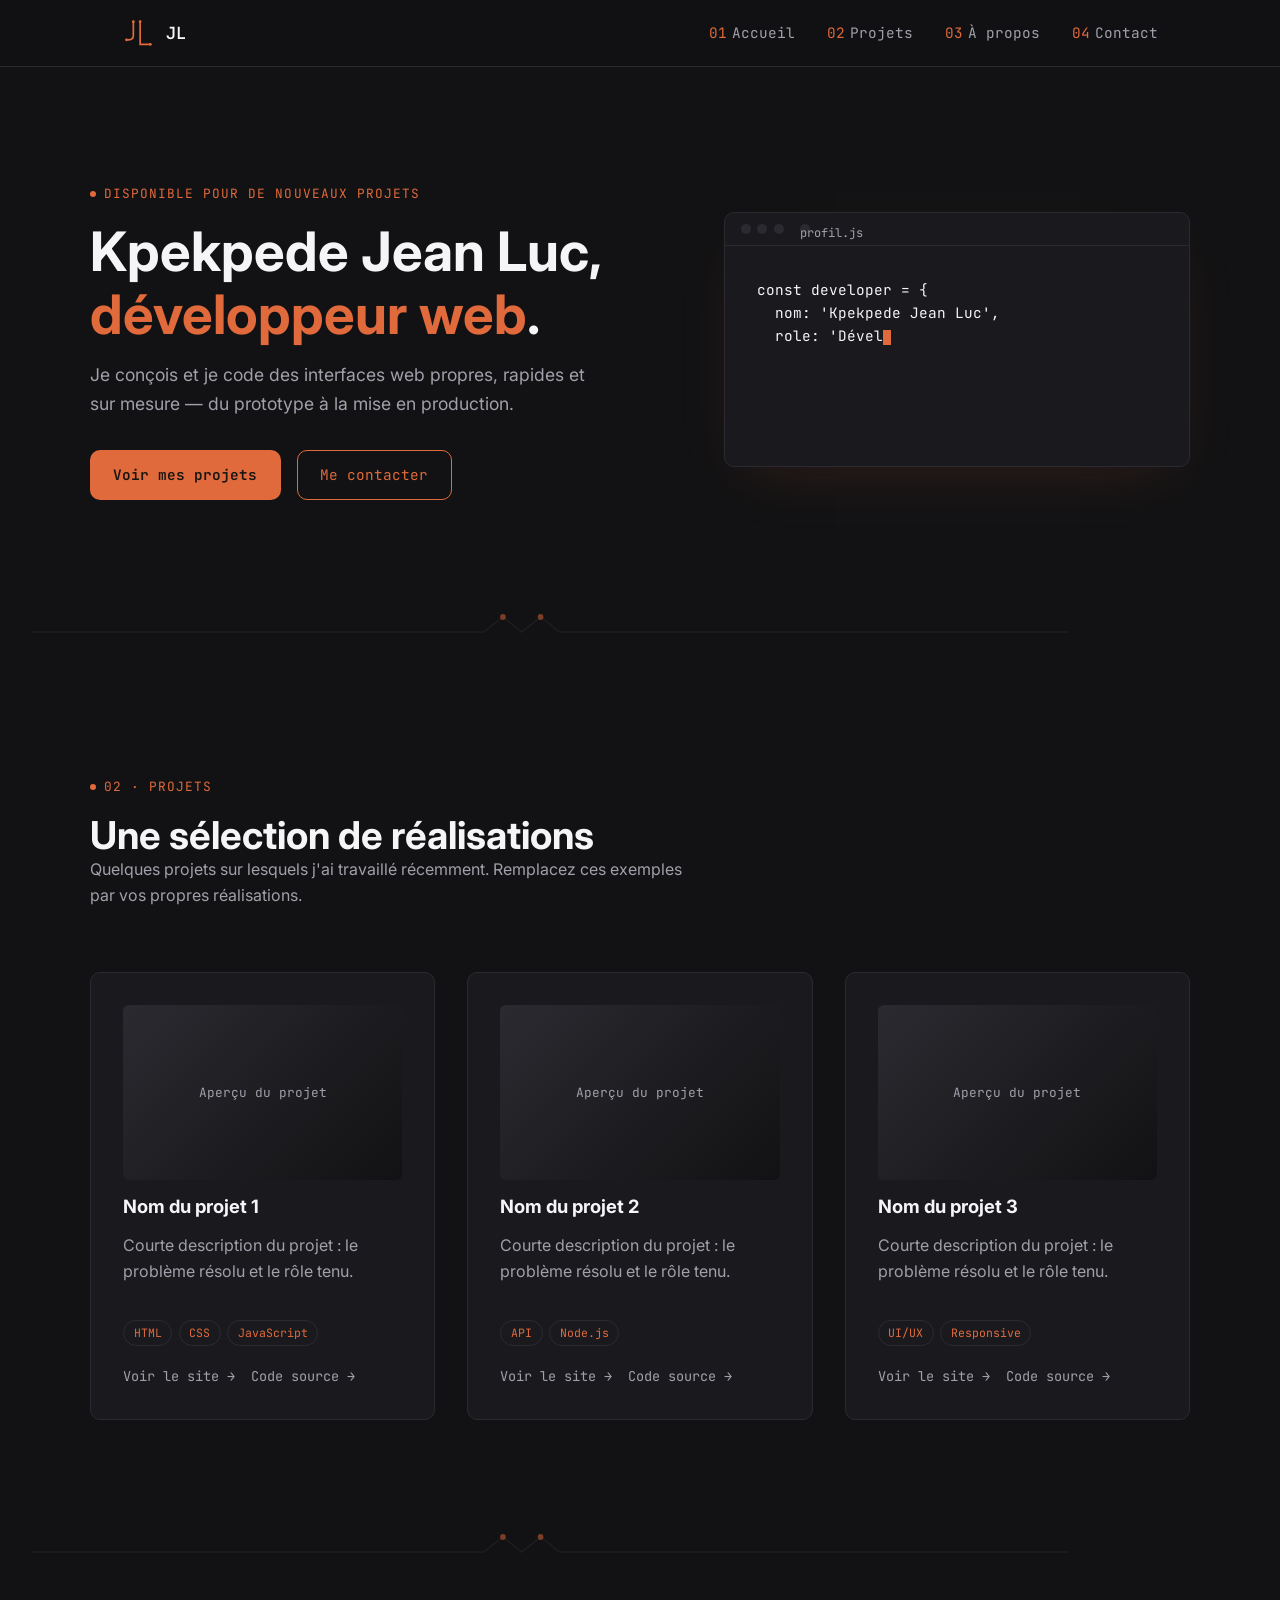
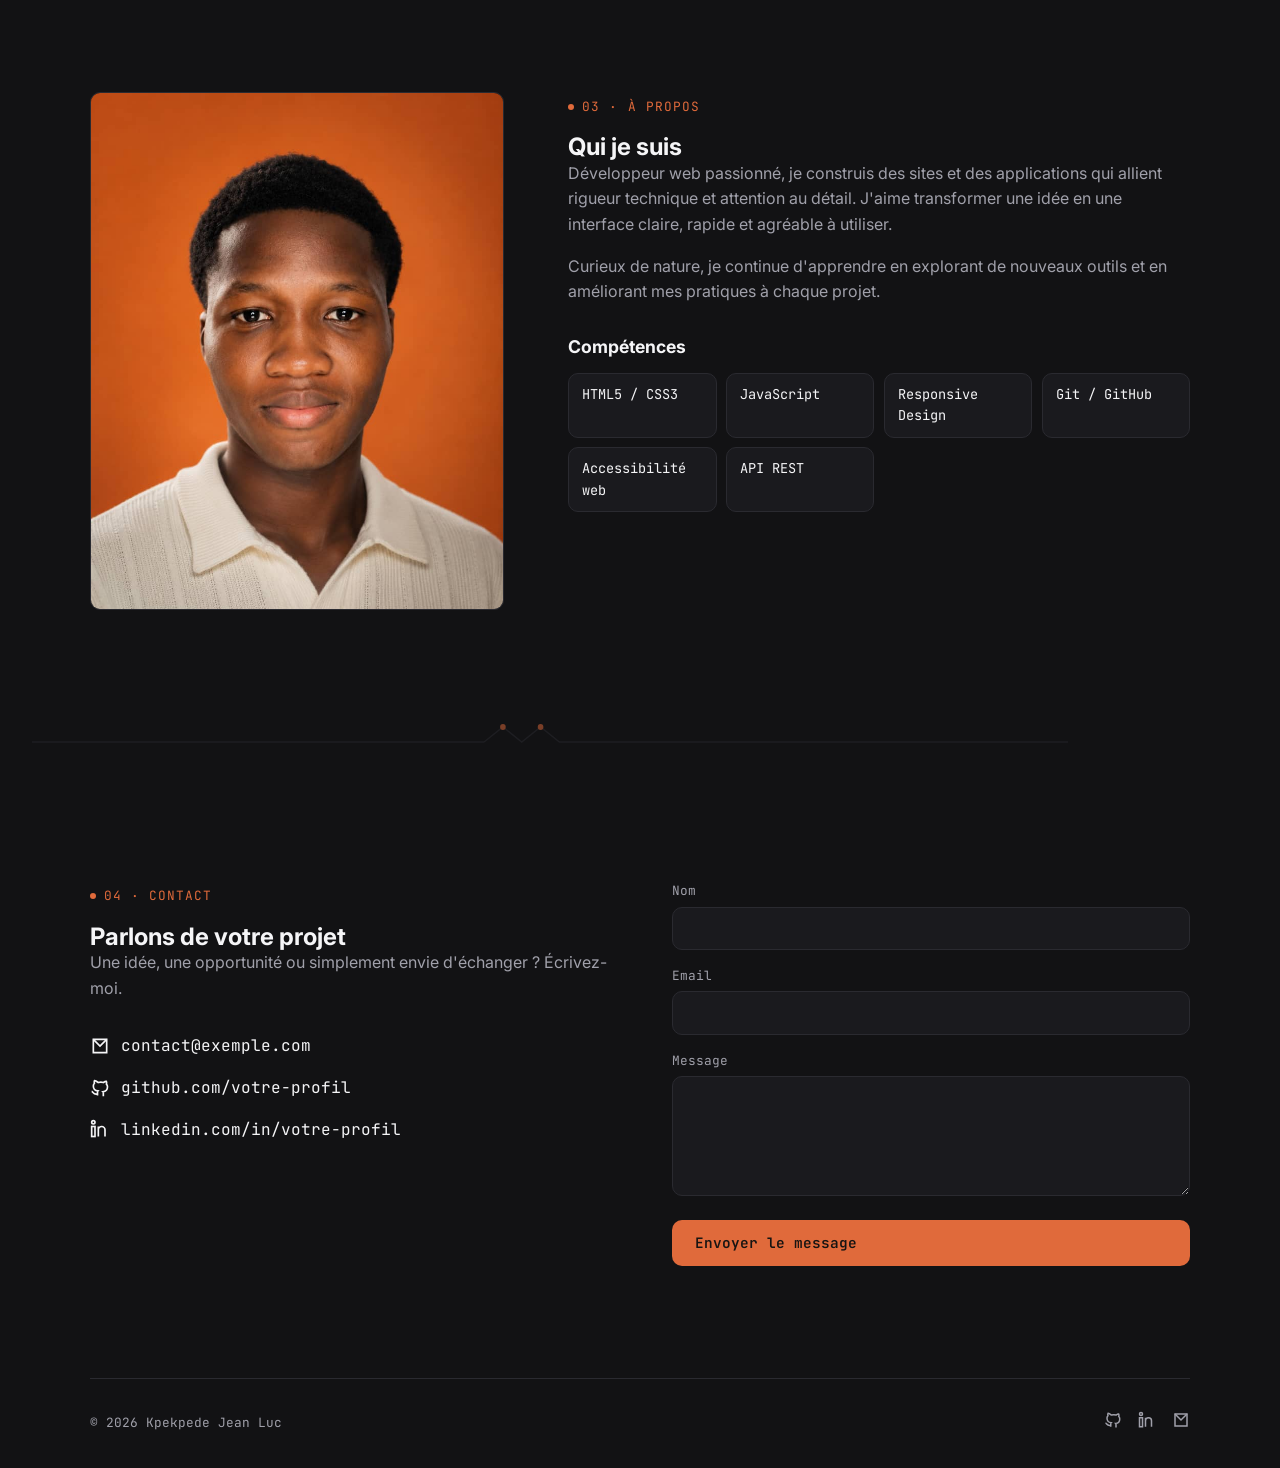
==== index.html @ 42fb9818 "Add files via upload" ====
<!DOCTYPE html>
<html lang="fr">
<head>
<meta charset="UTF-8">
<meta name="viewport" content="width=device-width, initial-scale=1.0">
<title>Kpekpede Jean Luc — Développeur Web</title>
<meta name="description" content="Portfolio de Kpekpede Jean Luc, développeur web. Projets, compétences et contact.">

<link rel="preconnect" href="https://fonts.googleapis.com">
<link rel="preconnect" href="https://fonts.gstatic.com" crossorigin>
<link href="https://fonts.googleapis.com/css2?family=Inter:wght@400;500;600;700&family=JetBrains+Mono:wght@400;500;600&display=swap" rel="stylesheet">

<link rel="stylesheet" href="assets/css/style.css">
</head>
<body>

<header class="site-header">
  <nav class="nav">
    <a href="#accueil" class="logo" aria-label="Kpekpede Jean Luc, retour à l'accueil">
      <svg viewBox="0 0 60 60" fill="none" xmlns="http://www.w3.org/2000/svg" aria-hidden="true">
        <path d="M20 10 V34 Q20 42 12 42 H8" stroke="#E06A3B" stroke-width="3" stroke-linecap="round"/>
        <path d="M32 10 V50 H50" stroke="#E06A3B" stroke-width="3" stroke-linecap="round"/>
        <circle cx="8" cy="42" r="2.5" fill="#E06A3B"/>
        <circle cx="50" cy="50" r="2.5" fill="#E06A3B"/>
        <circle cx="32" cy="10" r="2.5" fill="#E06A3B"/>
        <circle cx="20" cy="10" r="2.5" fill="#E06A3B"/>
      </svg>
      JL
    </a>
    <ul class="nav-links" id="nav-links">
      <li><a href="#accueil" data-index="01">Accueil</a></li>
      <li><a href="#projets" data-index="02">Projets</a></li>
      <li><a href="#apropos" data-index="03">À propos</a></li>
      <li><a href="#contact" data-index="04">Contact</a></li>
    </ul>
    <button class="nav-toggle" id="nav-toggle" aria-expanded="false" aria-controls="nav-links" aria-label="Ouvrir le menu">☰</button>
  </nav>
</header>

<main>

  <!-- ============ ACCUEIL ============ -->
  <section id="accueil" class="section hero container">
    <div class="hero-text">
      <p class="eyebrow">Disponible pour de nouveaux projets</p>
      <h1>Kpekpede Jean Luc,<br><span class="accent">développeur web</span>.</h1>
      <p class="hero-lede">
        Je conçois et je code des interfaces web propres, rapides et sur mesure —
        du prototype à la mise en production.
      </p>
      <div class="hero-cta">
        <a href="#projets" class="btn btn-primary">Voir mes projets</a>
        <a href="#contact" class="btn btn-outline">Me contacter</a>
      </div>
    </div>

    <div class="terminal" role="img" aria-label="Terminal affichant le profil du développeur">
      <div class="terminal-bar">
        <span></span><span></span><span></span>
        <span class="fname">profil.js</span>
      </div>
      <div class="terminal-body" id="terminal-output"></div>
    </div>
  </section>

  <svg class="circuit-divider container" viewBox="0 0 1100 40" preserveAspectRatio="none" aria-hidden="true">
    <path class="line" d="M0 20 H480 M620 20 H1100 M480 20 L500 5 L520 20 L540 5 L560 20 L580 20 L620 20" />
    <circle class="node" cx="500" cy="5" r="3"/>
    <circle class="node" cx="540" cy="5" r="3"/>
  </svg>

  <!-- ============ PROJETS ============ -->
  <section id="projets" class="section container">
    <div class="section-head">
      <p class="eyebrow">02 · Projets</p>
      <h2>Une sélection de réalisations</h2>
      <p>Quelques projets sur lesquels j'ai travaillé récemment. Remplacez ces exemples par vos propres réalisations.</p>
    </div>

    <div class="projects-grid">

      <article class="project-card">
        <div class="project-thumb">Aperçu du projet</div>
        <h3>Nom du projet 1</h3>
        <p>Courte description du projet&nbsp;: le problème résolu et le rôle tenu.</p>
        <div class="project-tags">
          <span class="tag">HTML</span>
          <span class="tag">CSS</span>
          <span class="tag">JavaScript</span>
        </div>
        <div class="project-links">
          <a href="#">Voir le site →</a>
          <a href="#">Code source →</a>
        </div>
      </article>

      <article class="project-card">
        <div class="project-thumb">Aperçu du projet</div>
        <h3>Nom du projet 2</h3>
        <p>Courte description du projet&nbsp;: le problème résolu et le rôle tenu.</p>
        <div class="project-tags">
          <span class="tag">API</span>
          <span class="tag">Node.js</span>
        </div>
        <div class="project-links">
          <a href="#">Voir le site →</a>
          <a href="#">Code source →</a>
        </div>
      </article>

      <article class="project-card">
        <div class="project-thumb">Aperçu du projet</div>
        <h3>Nom du projet 3</h3>
        <p>Courte description du projet&nbsp;: le problème résolu et le rôle tenu.</p>
        <div class="project-tags">
          <span class="tag">UI/UX</span>
          <span class="tag">Responsive</span>
        </div>
        <div class="project-links">
          <a href="#">Voir le site →</a>
          <a href="#">Code source →</a>
        </div>
      </article>

    </div>
  </section>

  <svg class="circuit-divider container" viewBox="0 0 1100 40" preserveAspectRatio="none" aria-hidden="true">
    <path class="line" d="M0 20 H480 M620 20 H1100 M480 20 L500 5 L520 20 L540 5 L560 20 L580 20 L620 20" />
    <circle class="node" cx="500" cy="5" r="3"/>
    <circle class="node" cx="540" cy="5" r="3"/>
  </svg>

  <!-- ============ À PROPOS ============ -->
  <section id="apropos" class="section container">
    <div class="about-grid">
      <div class="about-photo">
        <img src="assets/images/jean-luc-kpekpede.jpg" alt="Portrait de Kpekpede Jean Luc, développeur web">
      </div>

      <div>
        <p class="eyebrow">03 · À propos</p>
        <h2>Qui je suis</h2>
        <p>
          Développeur web passionné, je construis des sites et des applications qui allient
          rigueur technique et attention au détail. J'aime transformer une idée en une interface
          claire, rapide et agréable à utiliser.
        </p>
        <p>
          Curieux de nature, je continue d'apprendre en explorant de nouveaux outils
          et en améliorant mes pratiques à chaque projet.
        </p>

        <h3 style="margin-top: 2rem; font-size: 1.1rem;">Compétences</h3>
        <ul class="skills-list">
          <li>HTML5 / CSS3</li>
          <li>JavaScript</li>
          <li>Responsive Design</li>
          <li>Git / GitHub</li>
          <li>Accessibilité web</li>
          <li>API REST</li>
        </ul>
      </div>
    </div>
  </section>

  <svg class="circuit-divider container" viewBox="0 0 1100 40" preserveAspectRatio="none" aria-hidden="true">
    <path class="line" d="M0 20 H480 M620 20 H1100 M480 20 L500 5 L520 20 L540 5 L560 20 L580 20 L620 20" />
    <circle class="node" cx="500" cy="5" r="3"/>
    <circle class="node" cx="540" cy="5" r="3"/>
  </svg>

  <!-- ============ CONTACT ============ -->
  <section id="contact" class="section container">
    <div class="contact-grid">
      <div>
        <p class="eyebrow">04 · Contact</p>
        <h2>Parlons de votre projet</h2>
        <p>Une idée, une opportunité ou simplement envie d'échanger&nbsp;? Écrivez-moi.</p>

        <ul class="contact-links">
          <li>
            <a href="mailto:contact@exemple.com">
              <svg viewBox="0 0 24 24" fill="none" stroke-width="2"><path d="M4 4h16v16H4z"/><path d="m4 4 8 8 8-8"/></svg>
              contact@exemple.com
            </a>
          </li>
          <li>
            <a href="https://github.com/" target="_blank" rel="noopener">
              <svg viewBox="0 0 24 24" fill="none" stroke-width="2"><path d="M9 19c-5 1.5-5-2.5-7-3m14 6v-3.5c0-1 .1-1.4-.5-2 2.8-.3 5.5-1.4 5.5-6a4.6 4.6 0 0 0-1.3-3.2 4.2 4.2 0 0 0-.1-3.2s-1.1-.3-3.5 1.3a12.3 12.3 0 0 0-6.2 0C6.5 2.8 5.4 3.1 5.4 3.1a4.2 4.2 0 0 0-.1 3.2A4.6 4.6 0 0 0 4 9.5c0 4.6 2.7 5.7 5.5 6-.6.6-.6 1.2-.5 2V21"/></svg>
              github.com/votre-profil
            </a>
          </li>
          <li>
            <a href="https://linkedin.com/" target="_blank" rel="noopener">
              <svg viewBox="0 0 24 24" fill="none" stroke-width="2"><rect x="2" y="9" width="4" height="12"/><circle cx="4" cy="4" r="2"/><path d="M10 9v12M10 13a4 4 0 0 1 8 0v8"/></svg>
              linkedin.com/in/votre-profil
            </a>
          </li>
        </ul>
      </div>

      <form class="contact-form" action="mailto:contact@exemple.com" method="post" enctype="text/plain">
        <div class="field">
          <label for="name">Nom</label>
          <input type="text" id="name" name="name" required>
        </div>
        <div class="field">
          <label for="email">Email</label>
          <input type="email" id="email" name="email" required>
        </div>
        <div class="field">
          <label for="message">Message</label>
          <textarea id="message" name="message" required></textarea>
        </div>
        <button type="submit" class="btn btn-primary">Envoyer le message</button>
      </form>
    </div>
  </section>

</main>

<footer class="site-footer container">
  <span>© <span id="year"></span> Kpekpede Jean Luc</span>
  <ul class="footer-social">
    <li><a href="https://github.com/" target="_blank" rel="noopener" aria-label="GitHub">
      <svg viewBox="0 0 24 24" fill="none" stroke="currentColor" stroke-width="2"><path d="M9 19c-5 1.5-5-2.5-7-3m14 6v-3.5c0-1 .1-1.4-.5-2 2.8-.3 5.5-1.4 5.5-6a4.6 4.6 0 0 0-1.3-3.2 4.2 4.2 0 0 0-.1-3.2s-1.1-.3-3.5 1.3a12.3 12.3 0 0 0-6.2 0C6.5 2.8 5.4 3.1 5.4 3.1a4.2 4.2 0 0 0-.1 3.2A4.6 4.6 0 0 0 4 9.5c0 4.6 2.7 5.7 5.5 6-.6.6-.6 1.2-.5 2V21"/></svg>
    </a></li>
    <li><a href="https://linkedin.com/" target="_blank" rel="noopener" aria-label="LinkedIn">
      <svg viewBox="0 0 24 24" fill="none" stroke="currentColor" stroke-width="2"><rect x="2" y="9" width="4" height="12"/><circle cx="4" cy="4" r="2"/><path d="M10 9v12M10 13a4 4 0 0 1 8 0v8"/></svg>
    </a></li>
    <li><a href="mailto:contact@exemple.com" aria-label="Email">
      <svg viewBox="0 0 24 24" fill="none" stroke="currentColor" stroke-width="2"><path d="M4 4h16v16H4z"/><path d="m4 4 8 8 8-8"/></svg>
    </a></li>
  </ul>
</footer>

<script src="assets/js/main.js"></script>
</body>
</html>
---- assets/css/style.css ----
/* ==========================================================================
   TOKENS — Charte graphique Kpekpede Jean Luc
   ========================================================================== */
:root {
  /* Couleurs */
  --color-primary: #E06A3B;      /* Terracotta Orange */
  --color-primary-dim: #b6552e;
  --color-bg: #121214;           /* Anthracite Dark */
  --color-surface: #1A1A1E;      /* Anthracite Dark Gray */
  --color-text: #F5F5F7;         /* Off-White */
  --color-text-muted: #A0A0AA;   /* Light Gray */
  --color-border: #2A2A30;       /* Border */

  /* Typographies */
  --font-heading: 'Inter', -apple-system, BlinkMacSystemFont, sans-serif;
  --font-body: 'Inter', -apple-system, BlinkMacSystemFont, sans-serif;
  --font-mono: 'JetBrains Mono', 'Courier New', monospace;

  /* Échelle d'espacement */
  --space-xs: 0.5rem;
  --space-sm: 1rem;
  --space-md: 2rem;
  --space-lg: 4rem;
  --space-xl: 7rem;

  /* Rayon / transitions */
  --radius: 10px;
  --transition: 0.25s ease;
}

/* ==========================================================================
   RESET & BASE
   ========================================================================== */
*, *::before, *::after { box-sizing: border-box; }

html { scroll-behavior: smooth; }

@media (prefers-reduced-motion: reduce) {
  html { scroll-behavior: auto; }
  *, *::before, *::after {
    animation-duration: 0.001ms !important;
    animation-iteration-count: 1 !important;
    transition-duration: 0.001ms !important;
  }
}

body {
  margin: 0;
  background: var(--color-bg);
  color: var(--color-text);
  font-family: var(--font-body);
  line-height: 1.6;
  -webkit-font-smoothing: antialiased;
}

h1, h2, h3 {
  font-family: var(--font-heading);
  font-weight: 700;
  line-height: 1.15;
  margin: 0;
}

p { margin: 0 0 var(--space-sm) 0; color: var(--color-text-muted); }

a { color: inherit; text-decoration: none; }

img { max-width: 100%; display: block; }

.container {
  width: 100%;
  max-width: 1100px;
  margin: 0 auto;
  padding: 0 var(--space-md);
}

.eyebrow {
  font-family: var(--font-mono);
  font-size: 0.8rem;
  letter-spacing: 0.08em;
  text-transform: uppercase;
  color: var(--color-primary);
  display: inline-flex;
  align-items: center;
  gap: var(--space-xs);
  margin-bottom: var(--space-sm);
}

.eyebrow::before {
  content: '';
  width: 6px;
  height: 6px;
  border-radius: 50%;
  background: var(--color-primary);
}

/* Focus visible clavier */
a:focus-visible,
button:focus-visible,
input:focus-visible,
textarea:focus-visible {
  outline: 2px solid var(--color-primary);
  outline-offset: 3px;
}

/* ==========================================================================
   NAVIGATION
   ========================================================================== */
.site-header {
  position: sticky;
  top: 0;
  z-index: 100;
  background: rgba(18, 18, 20, 0.85);
  backdrop-filter: blur(8px);
  border-bottom: 1px solid var(--color-border);
}

.nav {
  display: flex;
  align-items: center;
  justify-content: space-between;
  padding: var(--space-sm) var(--space-md);
  max-width: 1100px;
  margin: 0 auto;
}

.logo {
  display: flex;
  align-items: center;
  gap: 0.6rem;
  font-family: var(--font-mono);
  font-weight: 600;
  font-size: 1.05rem;
}

.logo svg { width: 34px; height: 34px; }

.nav-links {
  display: flex;
  gap: var(--space-md);
  list-style: none;
  margin: 0;
  padding: 0;
  font-family: var(--font-mono);
  font-size: 0.9rem;
}

.nav-links a {
  color: var(--color-text-muted);
  transition: color var(--transition);
  position: relative;
}

.nav-links a:hover,
.nav-links a:focus-visible {
  color: var(--color-text);
}

.nav-links a::before {
  content: attr(data-index);
  color: var(--color-primary);
  margin-right: 0.35em;
}

.nav-toggle {
  display: none;
  background: none;
  border: 1px solid var(--color-border);
  border-radius: var(--radius);
  color: var(--color-text);
  padding: 0.4rem 0.6rem;
  font-size: 1rem;
}

/* ==========================================================================
   HERO — Accueil
   ========================================================================== */
.hero {
  padding: var(--space-xl) 0 var(--space-lg);
  display: grid;
  grid-template-columns: 1.1fr 0.9fr;
  gap: var(--space-lg);
  align-items: center;
}

.hero h1 {
  font-size: clamp(2.2rem, 5vw, 3.4rem);
  margin-bottom: var(--space-sm);
}

.hero h1 .accent { color: var(--color-primary); }

.hero-lede {
  font-size: 1.1rem;
  max-width: 46ch;
}

.hero-cta {
  display: flex;
  gap: var(--space-sm);
  margin-top: var(--space-md);
  flex-wrap: wrap;
}

.btn {
  font-family: var(--font-mono);
  font-size: 0.9rem;
  padding: 0.8rem 1.4rem;
  border-radius: var(--radius);
  border: 1px solid transparent;
  cursor: pointer;
  transition: transform var(--transition), background var(--transition), border-color var(--transition), color var(--transition);
  display: inline-flex;
  align-items: center;
  gap: 0.5rem;
}

.btn-primary {
  background: var(--color-primary);
  color: #171412;
  font-weight: 600;
}

.btn-primary:hover { background: var(--color-primary-dim); transform: translateY(-2px); }

.btn-outline {
  background: transparent;
  border-color: var(--color-primary);
  color: var(--color-primary);
}

.btn-outline:hover {
  background: var(--color-primary);
  color: #171412;
  transform: translateY(-2px);
}

/* Terminal — élément signature */
.terminal {
  background: var(--color-surface);
  border: 1px solid var(--color-border);
  border-radius: var(--radius);
  overflow: hidden;
  box-shadow: 0 20px 60px -20px rgba(224, 106, 59, 0.15);
}

.terminal-bar {
  display: flex;
  align-items: center;
  gap: 0.4rem;
  padding: 0.7rem 1rem;
  border-bottom: 1px solid var(--color-border);
}

.terminal-bar span {
  width: 10px;
  height: 10px;
  border-radius: 50%;
  background: var(--color-border);
}

.terminal-bar .fname {
  margin-left: 0.6rem;
  font-family: var(--font-mono);
  font-size: 0.75rem;
  color: var(--color-text-muted);
}

.terminal-body {
  padding: var(--space-md);
  font-family: var(--font-mono);
  font-size: 0.9rem;
  min-height: 220px;
  white-space: pre-wrap;
}

.terminal-body .key { color: var(--color-primary); }
.terminal-body .str { color: #c9d6a8; }
.terminal-body .muted { color: var(--color-text-muted); }

.cursor {
  display: inline-block;
  width: 8px;
  height: 1.1em;
  background: var(--color-primary);
  vertical-align: text-bottom;
  animation: blink 1s steps(1) infinite;
}

@keyframes blink { 50% { opacity: 0; } }

/* ==========================================================================
   SECTION DIVIDER — motif circuit (clin d'œil au logo)
   ========================================================================== */
.circuit-divider {
  height: 40px;
  width: 100%;
  opacity: 0.5;
}

.circuit-divider .line { stroke: var(--color-border); stroke-width: 1.5; fill: none; }
.circuit-divider .node { fill: var(--color-primary); }

/* ==========================================================================
   SECTIONS génériques
   ========================================================================== */
.section {
  padding: var(--space-xl) 0;
}

.section-head {
  max-width: 60ch;
  margin-bottom: var(--space-lg);
}

.section-head h2 { font-size: clamp(1.7rem, 3.5vw, 2.4rem); }

/* ==========================================================================
   PROJETS
   ========================================================================== */
.projects-grid {
  display: grid;
  grid-template-columns: repeat(auto-fit, minmax(280px, 1fr));
  gap: var(--space-md);
}

.project-card {
  background: var(--color-surface);
  border: 1px solid var(--color-border);
  border-radius: var(--radius);
  padding: var(--space-md);
  transition: border-color var(--transition), transform var(--transition);
  display: flex;
  flex-direction: column;
  gap: var(--space-sm);
}

.project-card:hover {
  border-color: var(--color-primary);
  transform: translateY(-4px);
}

.project-thumb {
  width: 100%;
  aspect-ratio: 16/10;
  border-radius: calc(var(--radius) - 4px);
  background: linear-gradient(135deg, var(--color-border), var(--color-bg));
  display: flex;
  align-items: center;
  justify-content: center;
  font-family: var(--font-mono);
  color: var(--color-text-muted);
  font-size: 0.8rem;
  overflow: hidden;
}

.project-thumb img { width: 100%; height: 100%; object-fit: cover; }

.project-card h3 { font-size: 1.15rem; }

.project-tags {
  display: flex;
  flex-wrap: wrap;
  gap: 0.4rem;
  margin: 0.2rem 0;
}

.tag {
  font-family: var(--font-mono);
  font-size: 0.72rem;
  color: var(--color-primary);
  border: 1px solid var(--color-border);
  border-radius: 999px;
  padding: 0.2rem 0.6rem;
}

.project-links {
  display: flex;
  gap: var(--space-sm);
  margin-top: auto;
  font-family: var(--font-mono);
  font-size: 0.85rem;
}

.project-links a {
  color: var(--color-text-muted);
  transition: color var(--transition);
}

.project-links a:hover { color: var(--color-primary); }

/* ==========================================================================
   À PROPOS
   ========================================================================== */
.about-grid {
  display: grid;
  grid-template-columns: 0.8fr 1.2fr;
  gap: var(--space-lg);
  align-items: start;
}

.about-photo {
  border-radius: var(--radius);
  overflow: hidden;
  border: 1px solid var(--color-border);
  aspect-ratio: 4/5;
}

.about-photo img { width: 100%; height: 100%; object-fit: cover; }

.skills-list {
  list-style: none;
  padding: 0;
  margin: var(--space-sm) 0 0;
  display: grid;
  grid-template-columns: repeat(auto-fill, minmax(140px, 1fr));
  gap: 0.6rem;
}

.skills-list li {
  font-family: var(--font-mono);
  font-size: 0.85rem;
  background: var(--color-surface);
  border: 1px solid var(--color-border);
  border-radius: var(--radius);
  padding: 0.6rem 0.8rem;
}

/* ==========================================================================
   CONTACT
   ========================================================================== */
.contact-grid {
  display: grid;
  grid-template-columns: 1fr 1fr;
  gap: var(--space-lg);
}

.contact-links {
  list-style: none;
  padding: 0;
  margin: var(--space-md) 0 0;
  display: flex;
  flex-direction: column;
  gap: var(--space-sm);
}

.contact-links a {
  display: flex;
  align-items: center;
  gap: 0.7rem;
  font-family: var(--font-mono);
  color: var(--color-text);
  transition: color var(--transition);
}

.contact-links a:hover { color: var(--color-primary); }

.contact-links svg { width: 20px; height: 20px; stroke: currentColor; }

form.contact-form {
  display: flex;
  flex-direction: column;
  gap: var(--space-sm);
}

.field label {
  display: block;
  font-family: var(--font-mono);
  font-size: 0.8rem;
  color: var(--color-text-muted);
  margin-bottom: 0.3rem;
}

.field input,
.field textarea {
  width: 100%;
  background: var(--color-surface);
  border: 1px solid var(--color-border);
  border-radius: var(--radius);
  color: var(--color-text);
  padding: 0.7rem 0.9rem;
  font-family: var(--font-body);
  font-size: 0.95rem;
  transition: border-color var(--transition);
}

.field input:focus,
.field textarea:focus {
  border-color: var(--color-primary);
  outline: none;
}

.field textarea { resize: vertical; min-height: 120px; }

/* ==========================================================================
   FOOTER
   ========================================================================== */
.site-footer {
  border-top: 1px solid var(--color-border);
  padding: var(--space-md) 0;
  font-family: var(--font-mono);
  font-size: 0.8rem;
  color: var(--color-text-muted);
  display: flex;
  justify-content: space-between;
  align-items: center;
  flex-wrap: wrap;
  gap: var(--space-sm);
}

.footer-social {
  display: flex;
  gap: var(--space-sm);
  list-style: none;
  margin: 0;
  padding: 0;
}

.footer-social a { color: var(--color-text-muted); transition: color var(--transition); }
.footer-social a:hover { color: var(--color-primary); }
.footer-social svg { width: 18px; height: 18px; }

/* ==========================================================================
   RESPONSIVE
   ========================================================================== */
@media (max-width: 860px) {
  .hero,
  .about-grid,
  .contact-grid {
    grid-template-columns: 1fr;
  }

  .about-photo { max-width: 260px; }
}

@media (max-width: 640px) {
  .nav-toggle { display: inline-flex; }

  .nav-links {
    position: absolute;
    top: 100%;
    left: 0;
    right: 0;
    background: var(--color-bg);
    border-bottom: 1px solid var(--color-border);
    flex-direction: column;
    padding: var(--space-sm) var(--space-md);
    display: none;
    gap: var(--space-sm);
  }

  .nav-links.open { display: flex; }

  .hero { padding-top: var(--space-lg); }
}
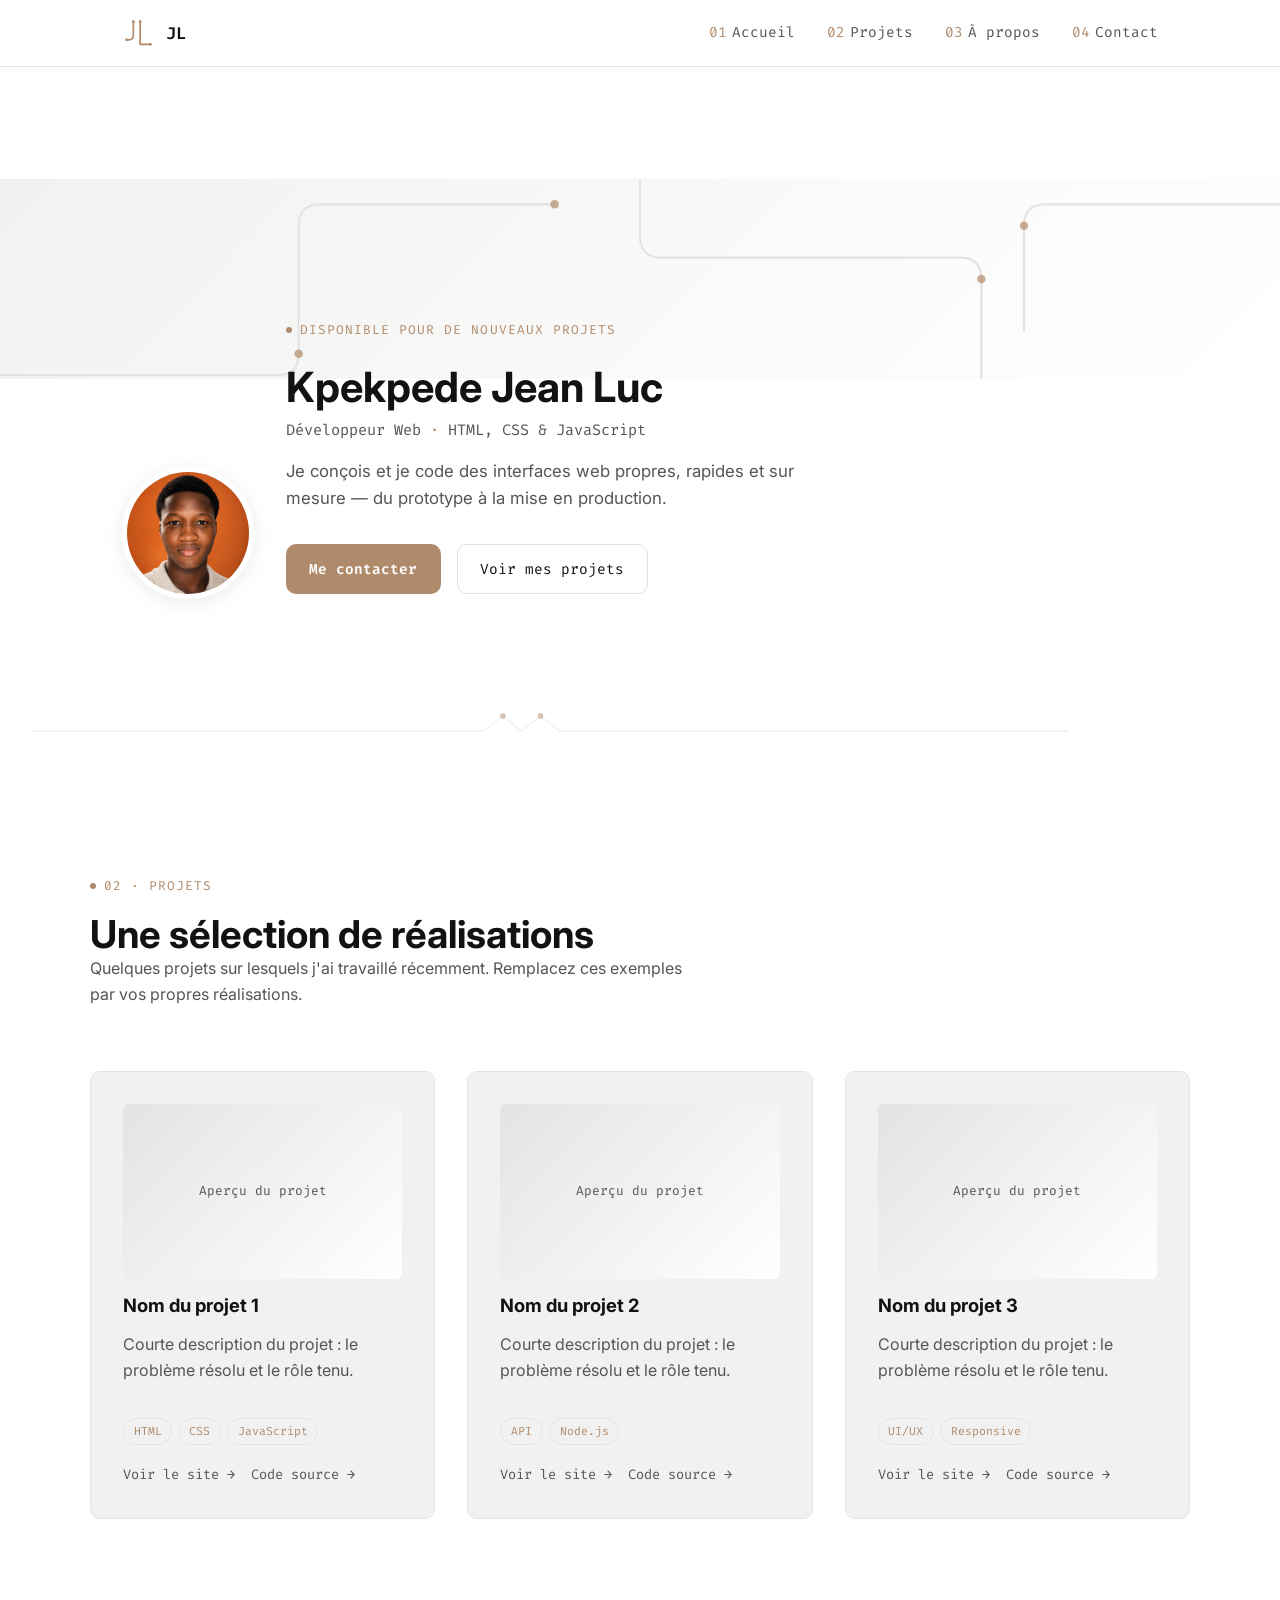
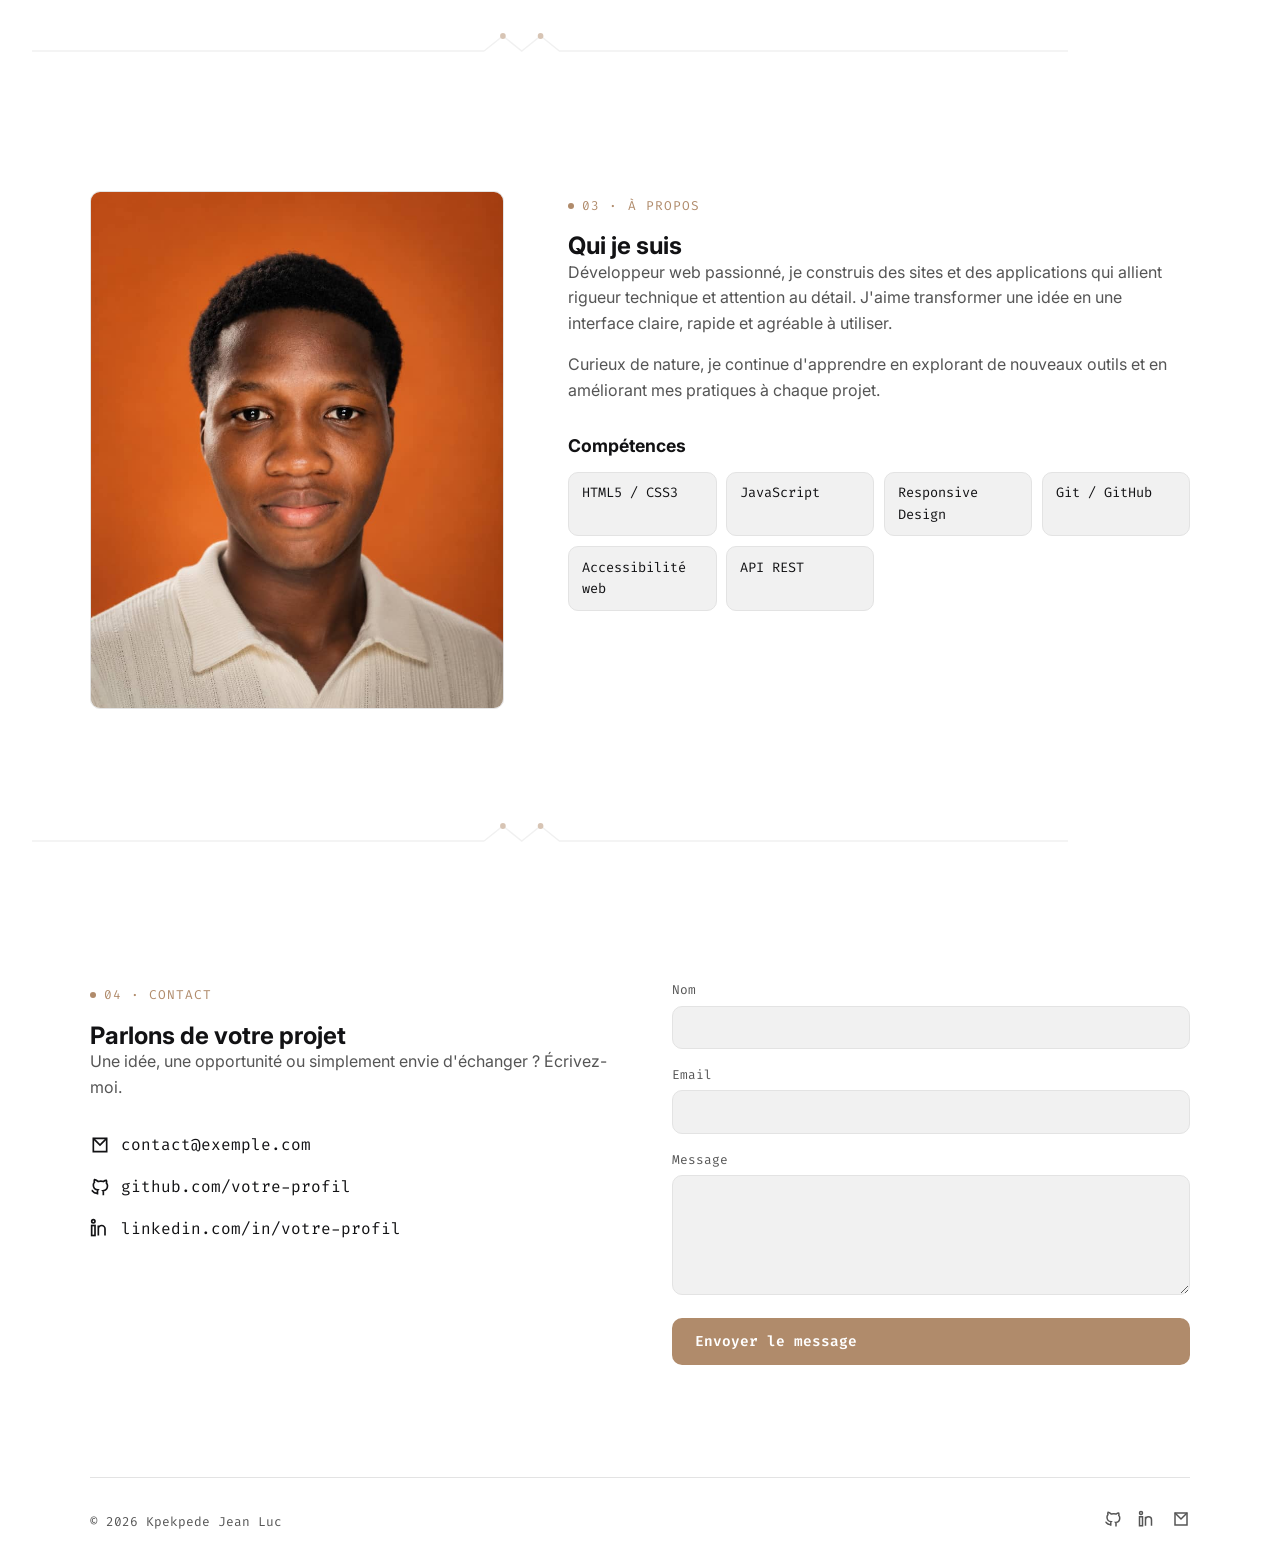
==== commit 7d08d7b8: "Add files via upload" ====
--- a/index.html
+++ b/index.html
@@ -8,7 +8,10 @@
 
 <link rel="preconnect" href="https://fonts.googleapis.com">
 <link rel="preconnect" href="https://fonts.gstatic.com" crossorigin>
-<link href="https://fonts.googleapis.com/css2?family=Inter:wght@400;500;600;700&family=JetBrains+Mono:wght@400;500;600&display=swap" rel="stylesheet">
+<link href="https://fonts.googleapis.com/css2?family=Inter:wght@400;500;600;700&family=Fira+Code:wght@400;500;600&display=swap" rel="stylesheet">
+<!-- Satoshi (police des titres) via Fontshare — gratuite mais pas hébergée par Google Fonts.
+     Si elle ne se charge pas chez vous, le site retombe automatiquement sur Inter. -->
+<link href="https://api.fontshare.com/v2/css?f[]=satoshi@400,500,700&display=swap" rel="stylesheet">
 
 <link rel="stylesheet" href="assets/css/style.css">
 </head>
@@ -18,12 +21,12 @@
   <nav class="nav">
     <a href="#accueil" class="logo" aria-label="Kpekpede Jean Luc, retour à l'accueil">
       <svg viewBox="0 0 60 60" fill="none" xmlns="http://www.w3.org/2000/svg" aria-hidden="true">
-        <path d="M20 10 V34 Q20 42 12 42 H8" stroke="#E06A3B" stroke-width="3" stroke-linecap="round"/>
-        <path d="M32 10 V50 H50" stroke="#E06A3B" stroke-width="3" stroke-linecap="round"/>
-        <circle cx="8" cy="42" r="2.5" fill="#E06A3B"/>
-        <circle cx="50" cy="50" r="2.5" fill="#E06A3B"/>
-        <circle cx="32" cy="10" r="2.5" fill="#E06A3B"/>
-        <circle cx="20" cy="10" r="2.5" fill="#E06A3B"/>
+        <path d="M20 10 V34 Q20 42 12 42 H8" stroke="#B08B6B" stroke-width="3" stroke-linecap="round"/>
+        <path d="M32 10 V50 H50" stroke="#B08B6B" stroke-width="3" stroke-linecap="round"/>
+        <circle cx="8" cy="42" r="2.5" fill="#B08B6B"/>
+        <circle cx="50" cy="50" r="2.5" fill="#B08B6B"/>
+        <circle cx="32" cy="10" r="2.5" fill="#B08B6B"/>
+        <circle cx="20" cy="10" r="2.5" fill="#B08B6B"/>
       </svg>
       JL
     </a>
@@ -40,26 +43,38 @@
 <main>
 
   <!-- ============ ACCUEIL ============ -->
-  <section id="accueil" class="section hero container">
-    <div class="hero-text">
-      <p class="eyebrow">Disponible pour de nouveaux projets</p>
-      <h1>Kpekpede Jean Luc,<br><span class="accent">développeur web</span>.</h1>
-      <p class="hero-lede">
-        Je conçois et je code des interfaces web propres, rapides et sur mesure —
-        du prototype à la mise en production.
-      </p>
-      <div class="hero-cta">
-        <a href="#projets" class="btn btn-primary">Voir mes projets</a>
-        <a href="#contact" class="btn btn-outline">Me contacter</a>
-      </div>
-    </div>
-
-    <div class="terminal" role="img" aria-label="Terminal affichant le profil du développeur">
-      <div class="terminal-bar">
-        <span></span><span></span><span></span>
-        <span class="fname">profil.js</span>
-      </div>
-      <div class="terminal-body" id="terminal-output"></div>
+  <section id="accueil" class="section profile-hero">
+    <div class="profile-cover" aria-hidden="true">
+      <svg class="cover-pattern" viewBox="0 0 1200 260" preserveAspectRatio="xMidYMid slice">
+        <path d="M-20 220 H260 Q280 220 280 200 V80 Q280 60 300 60 H520" class="cp-line"/>
+        <path d="M600 -20 V90 Q600 110 620 110 H900 Q920 110 920 130 V280" class="cp-line"/>
+        <path d="M1220 60 H980 Q960 60 960 80 V180" class="cp-line"/>
+        <circle cx="280" cy="200" r="4" class="cp-node"/>
+        <circle cx="520" cy="60" r="4" class="cp-node"/>
+        <circle cx="920" cy="130" r="4" class="cp-node"/>
+        <circle cx="960" cy="80" r="4" class="cp-node"/>
+      </svg>
+    </div>
+
+    <div class="container profile-header">
+      <div class="profile-avatar">
+        <img src="assets/images/jean-luc-kpekpede.jpg" alt="Portrait de Kpekpede Jean Luc">
+      </div>
+
+      <div class="profile-info">
+        <p class="eyebrow">Disponible pour de nouveaux projets</p>
+        <h1>Kpekpede Jean Luc</h1>
+        <p class="profile-role">Développeur Web <span class="dot">·</span> HTML, CSS &amp; JavaScript</p>
+        <p class="hero-lede">
+          Je conçois et je code des interfaces web propres, rapides et sur mesure —
+          du prototype à la mise en production.
+        </p>
+
+        <div class="hero-cta">
+          <a href="#contact" class="btn btn-primary">Me contacter</a>
+          <a href="#projets" class="btn btn-outline">Voir mes projets</a>
+        </div>
+      </div>
     </div>
   </section>
 
--- a/assets/css/style.css
+++ b/assets/css/style.css
@@ -2,19 +2,20 @@
    TOKENS — Charte graphique Kpekpede Jean Luc
    ========================================================================== */
 :root {
-  /* Couleurs */
-  --color-primary: #E06A3B;      /* Terracotta Orange */
-  --color-primary-dim: #b6552e;
-  --color-bg: #121214;           /* Anthracite Dark */
-  --color-surface: #1A1A1E;      /* Anthracite Dark Gray */
-  --color-text: #F5F5F7;         /* Off-White */
-  --color-text-muted: #A0A0AA;   /* Light Gray */
-  --color-border: #2A2A30;       /* Border */
+  /* Couleurs — Charte graphique v2 (thème clair) */
+  --color-primary: #B08B6B;      /* Accent principal — Bronze Satiné */
+  --color-primary-dim: #96745a;  /* variante plus foncée pour le hover */
+  --color-bg: #FFFFFF;           /* Fond principal — Blanc Pur */
+  --color-surface: #F1F1F1;      /* Fond des cartes/sections — Gris Très Clair */
+  --color-text: #121214;         /* Texte principal — Noir d'Encre */
+  --color-text-muted: #555555;   /* Texte secondaire — Gris Moyen Neutre */
+  --color-mute: #808080;         /* Gris de mute — pour les éléments les plus discrets */
+  --color-border: #E3E3E3;       /* Non fourni par la charte : gris clair neutre dérivé du fond de cartes */
 
   /* Typographies */
-  --font-heading: 'Inter', -apple-system, BlinkMacSystemFont, sans-serif;
+  --font-heading: 'Satoshi', 'Inter', -apple-system, BlinkMacSystemFont, sans-serif;
   --font-body: 'Inter', -apple-system, BlinkMacSystemFont, sans-serif;
-  --font-mono: 'JetBrains Mono', 'Courier New', monospace;
+  --font-mono: 'Fira Code', 'Courier New', monospace;
 
   /* Échelle d'espacement */
   --space-xs: 0.5rem;
@@ -109,7 +110,7 @@
   position: sticky;
   top: 0;
   z-index: 100;
-  background: rgba(18, 18, 20, 0.85);
+  background: rgba(255, 255, 255, 0.85);
   backdrop-filter: blur(8px);
   border-bottom: 1px solid var(--color-border);
 }
@@ -174,24 +175,61 @@
 /* ==========================================================================
    HERO — Accueil
    ========================================================================== */
-.hero {
-  padding: var(--space-xl) 0 var(--space-lg);
-  display: grid;
-  grid-template-columns: 1.1fr 0.9fr;
-  gap: var(--space-lg);
-  align-items: center;
-}
-
-.hero h1 {
-  font-size: clamp(2.2rem, 5vw, 3.4rem);
-  margin-bottom: var(--space-sm);
-}
-
-.hero h1 .accent { color: var(--color-primary); }
+/* Hero — carte de profil (bannière + avatar en superposition) */
+.profile-hero {
+  padding: 0 0 var(--space-lg);
+}
+
+.profile-cover {
+  width: 100%;
+  height: 200px;
+  background: linear-gradient(135deg, #F1F1F1 0%, #FAFAF9 60%, #FFFFFF 100%);
+  overflow: hidden;
+}
+
+.cover-pattern { width: 100%; height: 100%; }
+.cover-pattern .cp-line { stroke: var(--color-border); stroke-width: 2; fill: none; }
+.cover-pattern .cp-node { fill: var(--color-primary); opacity: 0.7; }
+
+.profile-header {
+  display: flex;
+  align-items: flex-end;
+  gap: var(--space-md);
+  margin-top: -64px;
+}
+
+.profile-avatar {
+  width: 132px;
+  height: 132px;
+  flex-shrink: 0;
+  border-radius: 50%;
+  border: 5px solid var(--color-bg);
+  background: var(--color-surface);
+  overflow: hidden;
+  box-shadow: 0 4px 20px rgba(0, 0, 0, 0.08);
+}
+
+.profile-avatar img { width: 100%; height: 100%; object-fit: cover; }
+
+.profile-info { padding-bottom: 0.3rem; flex: 1; }
+
+.profile-info h1 {
+  font-size: clamp(1.8rem, 4vw, 2.6rem);
+  margin-top: 0.5rem;
+}
+
+.profile-role {
+  font-family: var(--font-mono);
+  font-size: 0.95rem;
+  color: var(--color-text-muted);
+  margin: 0.35rem 0 var(--space-sm);
+}
+
+.profile-role .dot { color: var(--color-primary); }
 
 .hero-lede {
-  font-size: 1.1rem;
-  max-width: 46ch;
+  font-size: 1.05rem;
+  max-width: 52ch;
 }
 
 .hero-cta {
@@ -216,77 +254,23 @@
 
 .btn-primary {
   background: var(--color-primary);
-  color: #171412;
+  color: #FFFFFF;
   font-weight: 600;
 }
 
 .btn-primary:hover { background: var(--color-primary-dim); transform: translateY(-2px); }
 
 .btn-outline {
-  background: transparent;
+  background: var(--color-bg);
+  border-color: var(--color-border);
+  color: var(--color-text);
+}
+
+.btn-outline:hover {
   border-color: var(--color-primary);
   color: var(--color-primary);
-}
-
-.btn-outline:hover {
-  background: var(--color-primary);
-  color: #171412;
   transform: translateY(-2px);
 }
-
-/* Terminal — élément signature */
-.terminal {
-  background: var(--color-surface);
-  border: 1px solid var(--color-border);
-  border-radius: var(--radius);
-  overflow: hidden;
-  box-shadow: 0 20px 60px -20px rgba(224, 106, 59, 0.15);
-}
-
-.terminal-bar {
-  display: flex;
-  align-items: center;
-  gap: 0.4rem;
-  padding: 0.7rem 1rem;
-  border-bottom: 1px solid var(--color-border);
-}
-
-.terminal-bar span {
-  width: 10px;
-  height: 10px;
-  border-radius: 50%;
-  background: var(--color-border);
-}
-
-.terminal-bar .fname {
-  margin-left: 0.6rem;
-  font-family: var(--font-mono);
-  font-size: 0.75rem;
-  color: var(--color-text-muted);
-}
-
-.terminal-body {
-  padding: var(--space-md);
-  font-family: var(--font-mono);
-  font-size: 0.9rem;
-  min-height: 220px;
-  white-space: pre-wrap;
-}
-
-.terminal-body .key { color: var(--color-primary); }
-.terminal-body .str { color: #c9d6a8; }
-.terminal-body .muted { color: var(--color-text-muted); }
-
-.cursor {
-  display: inline-block;
-  width: 8px;
-  height: 1.1em;
-  background: var(--color-primary);
-  vertical-align: text-bottom;
-  animation: blink 1s steps(1) infinite;
-}
-
-@keyframes blink { 50% { opacity: 0; } }
 
 /* ==========================================================================
    SECTION DIVIDER — motif circuit (clin d'œil au logo)
@@ -523,13 +507,20 @@
    RESPONSIVE
    ========================================================================== */
 @media (max-width: 860px) {
-  .hero,
   .about-grid,
   .contact-grid {
     grid-template-columns: 1fr;
   }
 
   .about-photo { max-width: 260px; }
+
+  .profile-header {
+    flex-direction: column;
+    align-items: flex-start;
+    margin-top: -48px;
+  }
+
+  .profile-avatar { width: 104px; height: 104px; }
 }
 
 @media (max-width: 640px) {
@@ -550,5 +541,5 @@
 
   .nav-links.open { display: flex; }
 
-  .hero { padding-top: var(--space-lg); }
-}
+  .profile-cover { height: 140px; }
+}
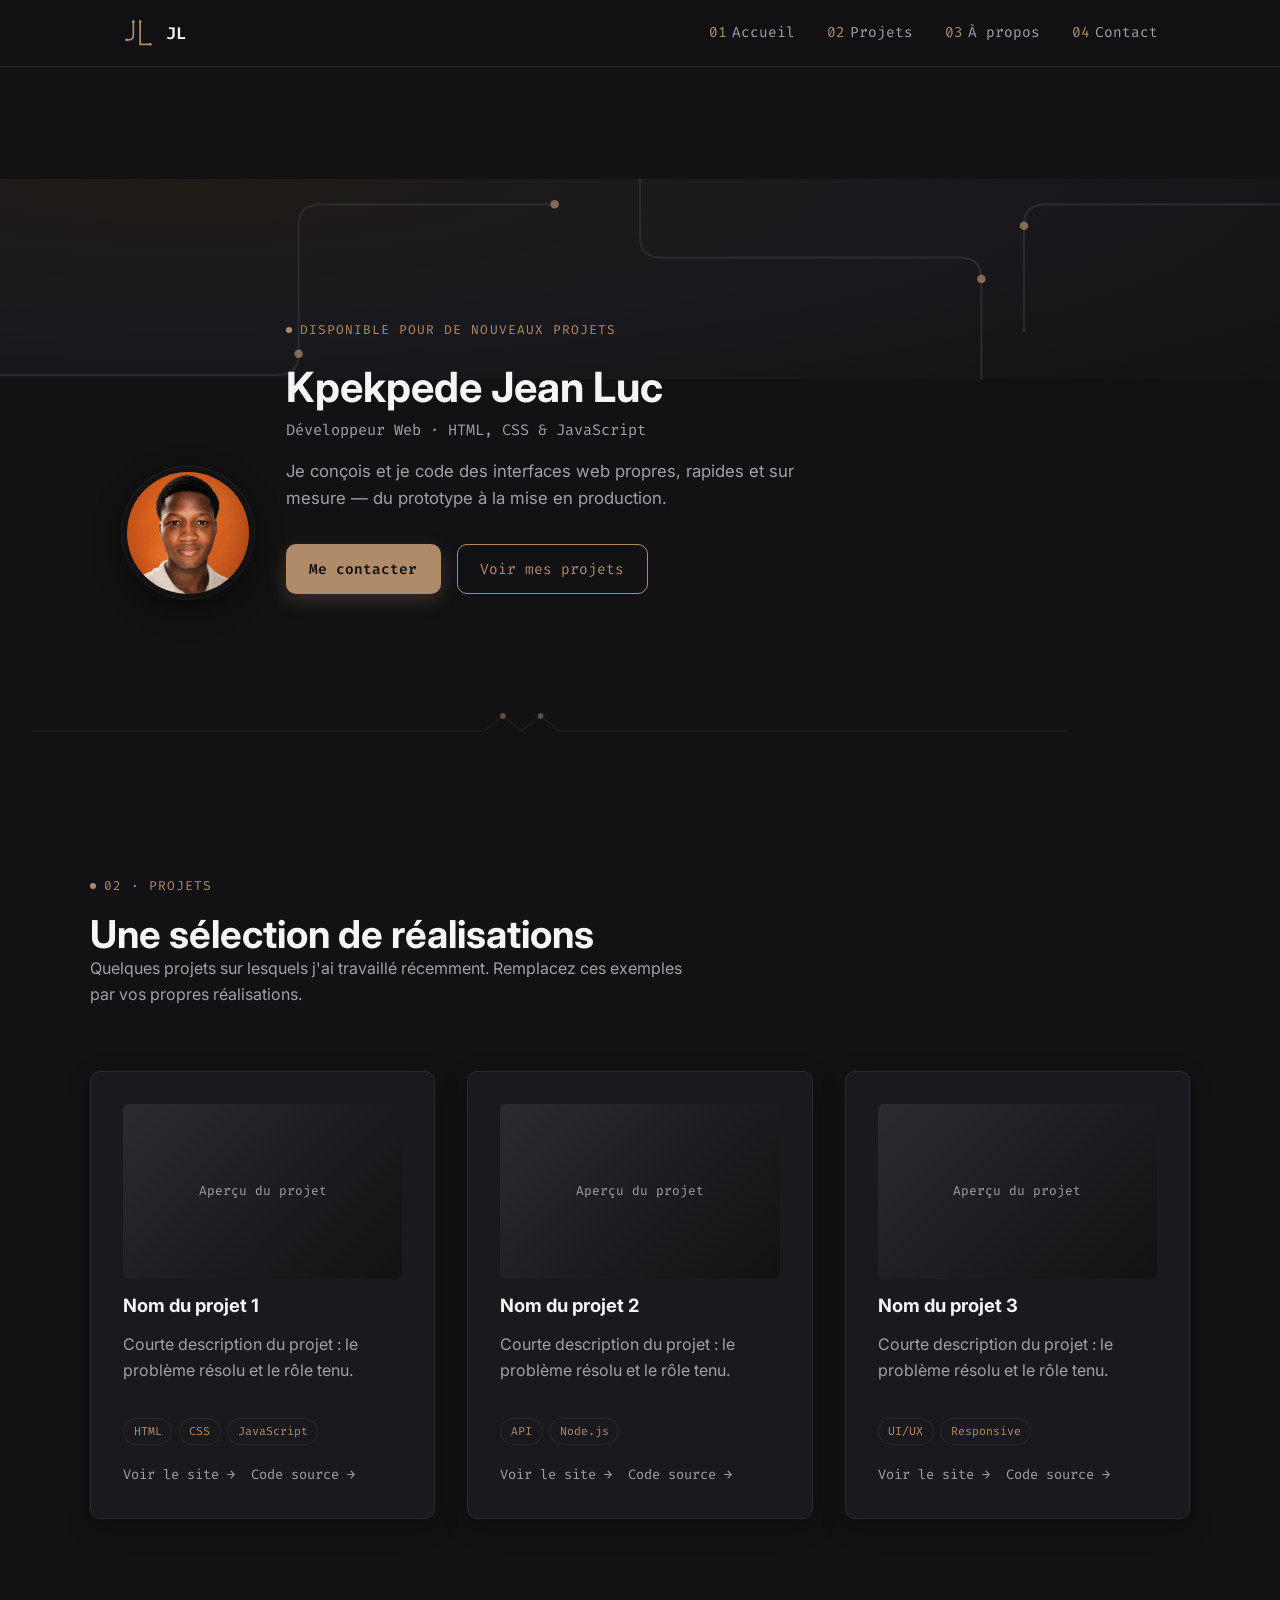
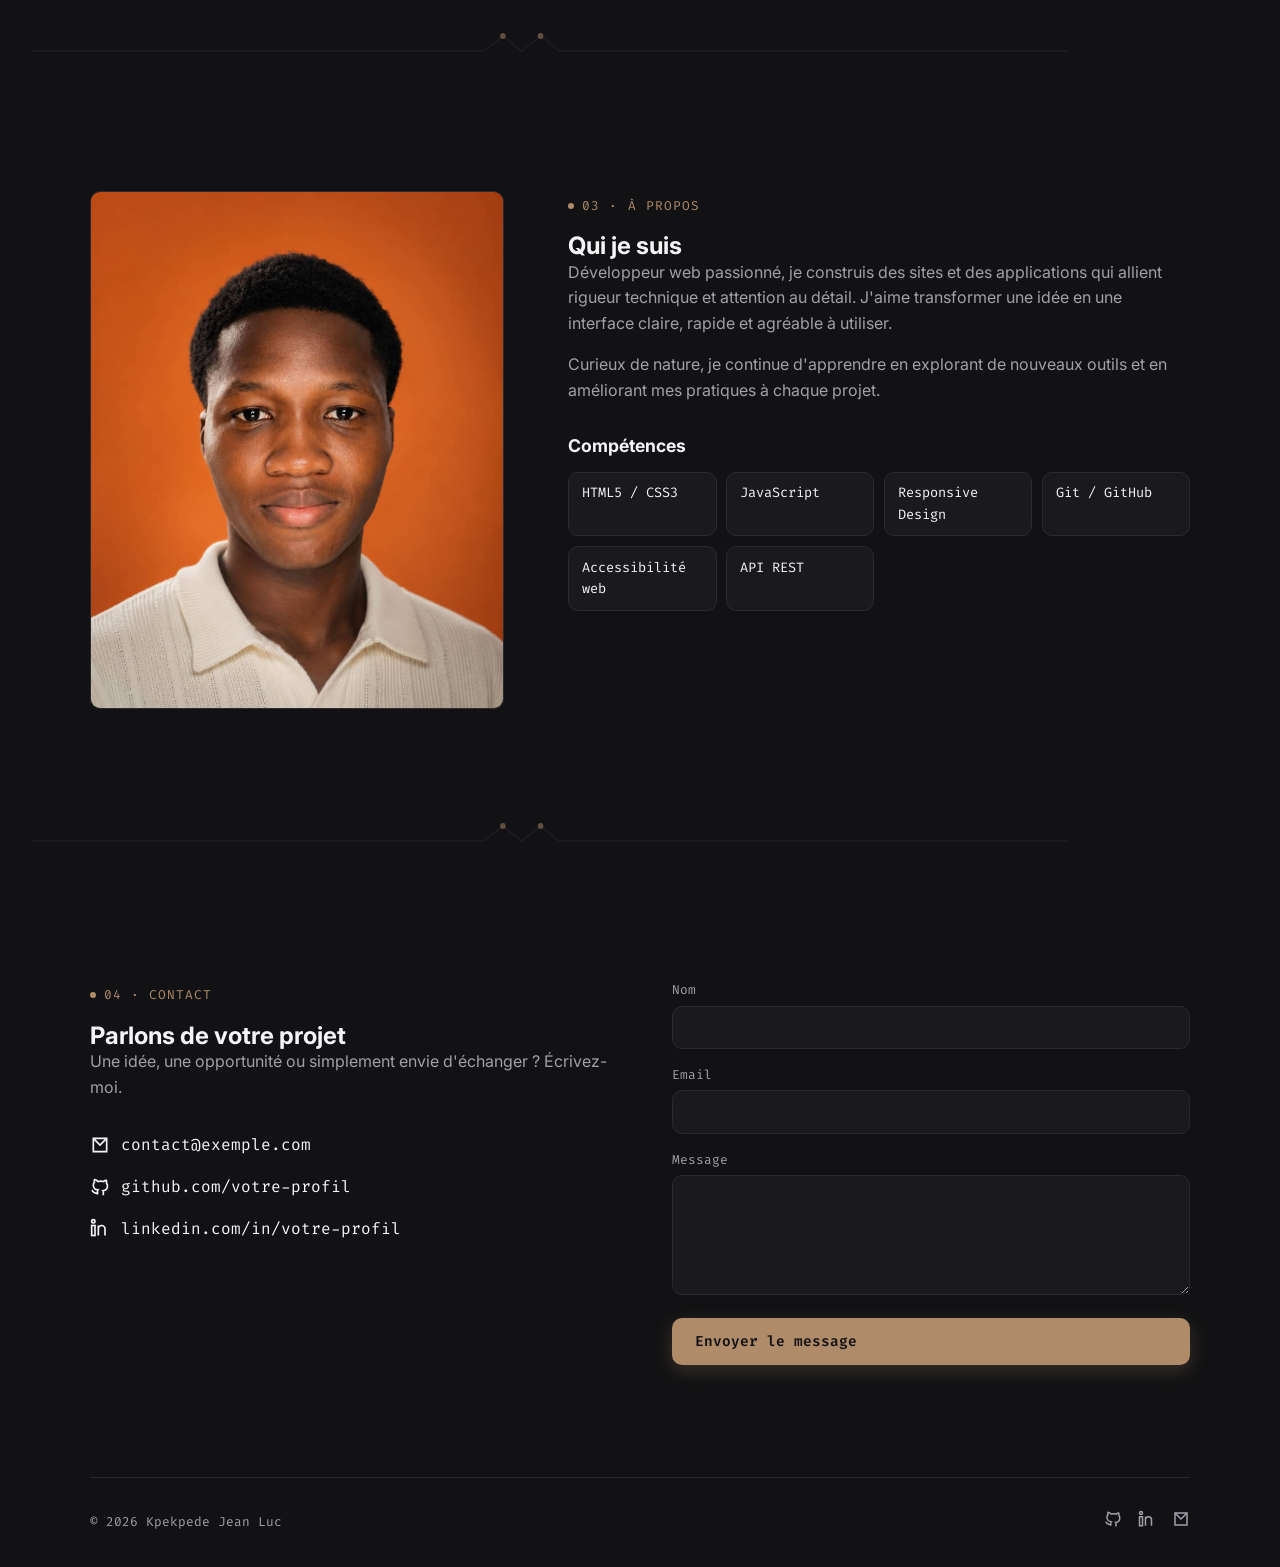
==== commit 0de7cee3: "Add files via upload" ====
--- a/index.html
+++ b/index.html
@@ -21,12 +21,12 @@
   <nav class="nav">
     <a href="#accueil" class="logo" aria-label="Kpekpede Jean Luc, retour à l'accueil">
       <svg viewBox="0 0 60 60" fill="none" xmlns="http://www.w3.org/2000/svg" aria-hidden="true">
-        <path d="M20 10 V34 Q20 42 12 42 H8" stroke="#B08B6B" stroke-width="3" stroke-linecap="round"/>
-        <path d="M32 10 V50 H50" stroke="#B08B6B" stroke-width="3" stroke-linecap="round"/>
-        <circle cx="8" cy="42" r="2.5" fill="#B08B6B"/>
-        <circle cx="50" cy="50" r="2.5" fill="#B08B6B"/>
-        <circle cx="32" cy="10" r="2.5" fill="#B08B6B"/>
-        <circle cx="20" cy="10" r="2.5" fill="#B08B6B"/>
+        <path d="M20 10 V34 Q20 42 12 42 H8" stroke="#B08B6A" stroke-width="3" stroke-linecap="round"/>
+        <path d="M32 10 V50 H50" stroke="#B08B6A" stroke-width="3" stroke-linecap="round"/>
+        <circle cx="8" cy="42" r="2.5" fill="#B08B6A"/>
+        <circle cx="50" cy="50" r="2.5" fill="#B08B6A"/>
+        <circle cx="32" cy="10" r="2.5" fill="#B08B6A"/>
+        <circle cx="20" cy="10" r="2.5" fill="#B08B6A"/>
       </svg>
       JL
     </a>
--- a/assets/css/style.css
+++ b/assets/css/style.css
@@ -2,15 +2,15 @@
    TOKENS — Charte graphique Kpekpede Jean Luc
    ========================================================================== */
 :root {
-  /* Couleurs — Charte graphique v2 (thème clair) */
-  --color-primary: #B08B6B;      /* Accent principal — Bronze Satiné */
-  --color-primary-dim: #96745a;  /* variante plus foncée pour le hover */
-  --color-bg: #FFFFFF;           /* Fond principal — Blanc Pur */
-  --color-surface: #F1F1F1;      /* Fond des cartes/sections — Gris Très Clair */
-  --color-text: #121214;         /* Texte principal — Noir d'Encre */
-  --color-text-muted: #555555;   /* Texte secondaire — Gris Moyen Neutre */
-  --color-mute: #808080;         /* Gris de mute — pour les éléments les plus discrets */
-  --color-border: #E3E3E3;       /* Non fourni par la charte : gris clair neutre dérivé du fond de cartes */
+  /* Couleurs — Charte graphique v3 (thème sombre, accent bronze) */
+  --color-primary: #B08B6A;      /* Accent principal — Bronze Satiné */
+  --color-primary-dim: #967355;  /* variante plus foncée pour le hover */
+  --color-bg: #121214;           /* Fond principal — Anthracite Noir */
+  --color-surface: #1A1A1E;      /* Fond des cartes/sections — Ardoise Foncée */
+  --color-text: #F5F5F7;         /* Texte principal — Blanc Cassé */
+  --color-text-muted: #A0A0AA;   /* Gris de mute — Gris Clair */
+  --color-mute: rgba(160, 160, 170, 0.65); /* variante encore plus discrète du gris de mute */
+  --color-border: #2A2A30;       /* Non fourni par la charte : gris-anthracite dérivé du fond de cartes */
 
   /* Typographies */
   --font-heading: 'Satoshi', 'Inter', -apple-system, BlinkMacSystemFont, sans-serif;
@@ -110,7 +110,7 @@
   position: sticky;
   top: 0;
   z-index: 100;
-  background: rgba(255, 255, 255, 0.85);
+  background: rgba(18, 18, 20, 0.85);
   backdrop-filter: blur(8px);
   border-bottom: 1px solid var(--color-border);
 }
@@ -183,7 +183,7 @@
 .profile-cover {
   width: 100%;
   height: 200px;
-  background: linear-gradient(135deg, #F1F1F1 0%, #FAFAF9 60%, #FFFFFF 100%);
+  background: radial-gradient(120% 160% at 15% 0%, #1f1b17 0%, var(--color-surface) 45%, var(--color-bg) 100%);
   overflow: hidden;
 }
 
@@ -206,7 +206,7 @@
   border: 5px solid var(--color-bg);
   background: var(--color-surface);
   overflow: hidden;
-  box-shadow: 0 4px 20px rgba(0, 0, 0, 0.08);
+  box-shadow: 0 10px 30px rgba(0, 0, 0, 0.45), 0 0 0 1px rgba(176, 139, 106, 0.15);
 }
 
 .profile-avatar img { width: 100%; height: 100%; object-fit: cover; }
@@ -254,21 +254,22 @@
 
 .btn-primary {
   background: var(--color-primary);
-  color: #FFFFFF;
+  color: var(--color-bg);
   font-weight: 600;
+  box-shadow: 0 6px 18px rgba(176, 139, 106, 0.25);
 }
 
 .btn-primary:hover { background: var(--color-primary-dim); transform: translateY(-2px); }
 
 .btn-outline {
-  background: var(--color-bg);
-  border-color: var(--color-border);
-  color: var(--color-text);
-}
-
-.btn-outline:hover {
+  background: transparent;
   border-color: var(--color-primary);
   color: var(--color-primary);
+}
+
+.btn-outline:hover {
+  background: var(--color-primary);
+  color: var(--color-bg);
   transform: translateY(-2px);
 }
 
@@ -312,15 +313,17 @@
   border: 1px solid var(--color-border);
   border-radius: var(--radius);
   padding: var(--space-md);
-  transition: border-color var(--transition), transform var(--transition);
+  transition: border-color var(--transition), transform var(--transition), box-shadow var(--transition);
   display: flex;
   flex-direction: column;
   gap: var(--space-sm);
+  box-shadow: 0 8px 24px rgba(0, 0, 0, 0.25);
 }
 
 .project-card:hover {
   border-color: var(--color-primary);
   transform: translateY(-4px);
+  box-shadow: 0 14px 34px rgba(0, 0, 0, 0.35), 0 0 0 1px rgba(176, 139, 106, 0.2);
 }
 
 .project-thumb {
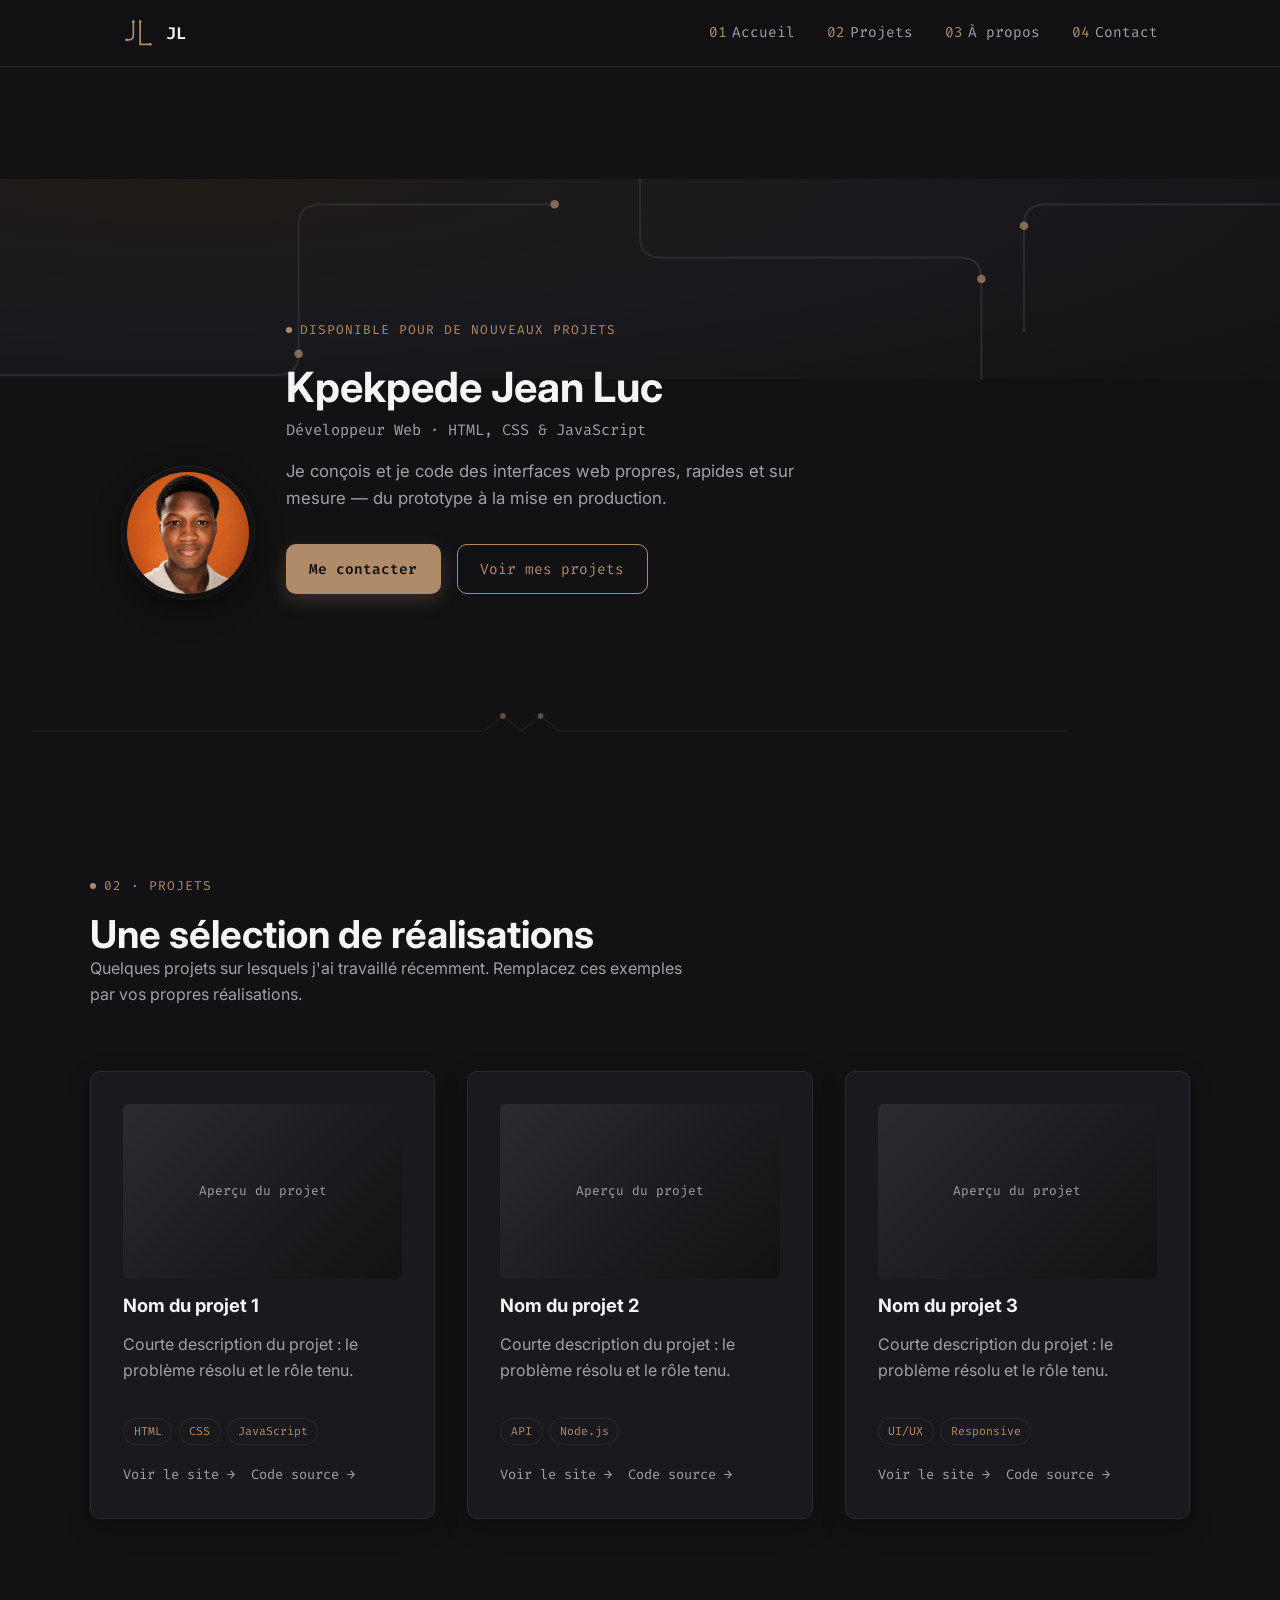
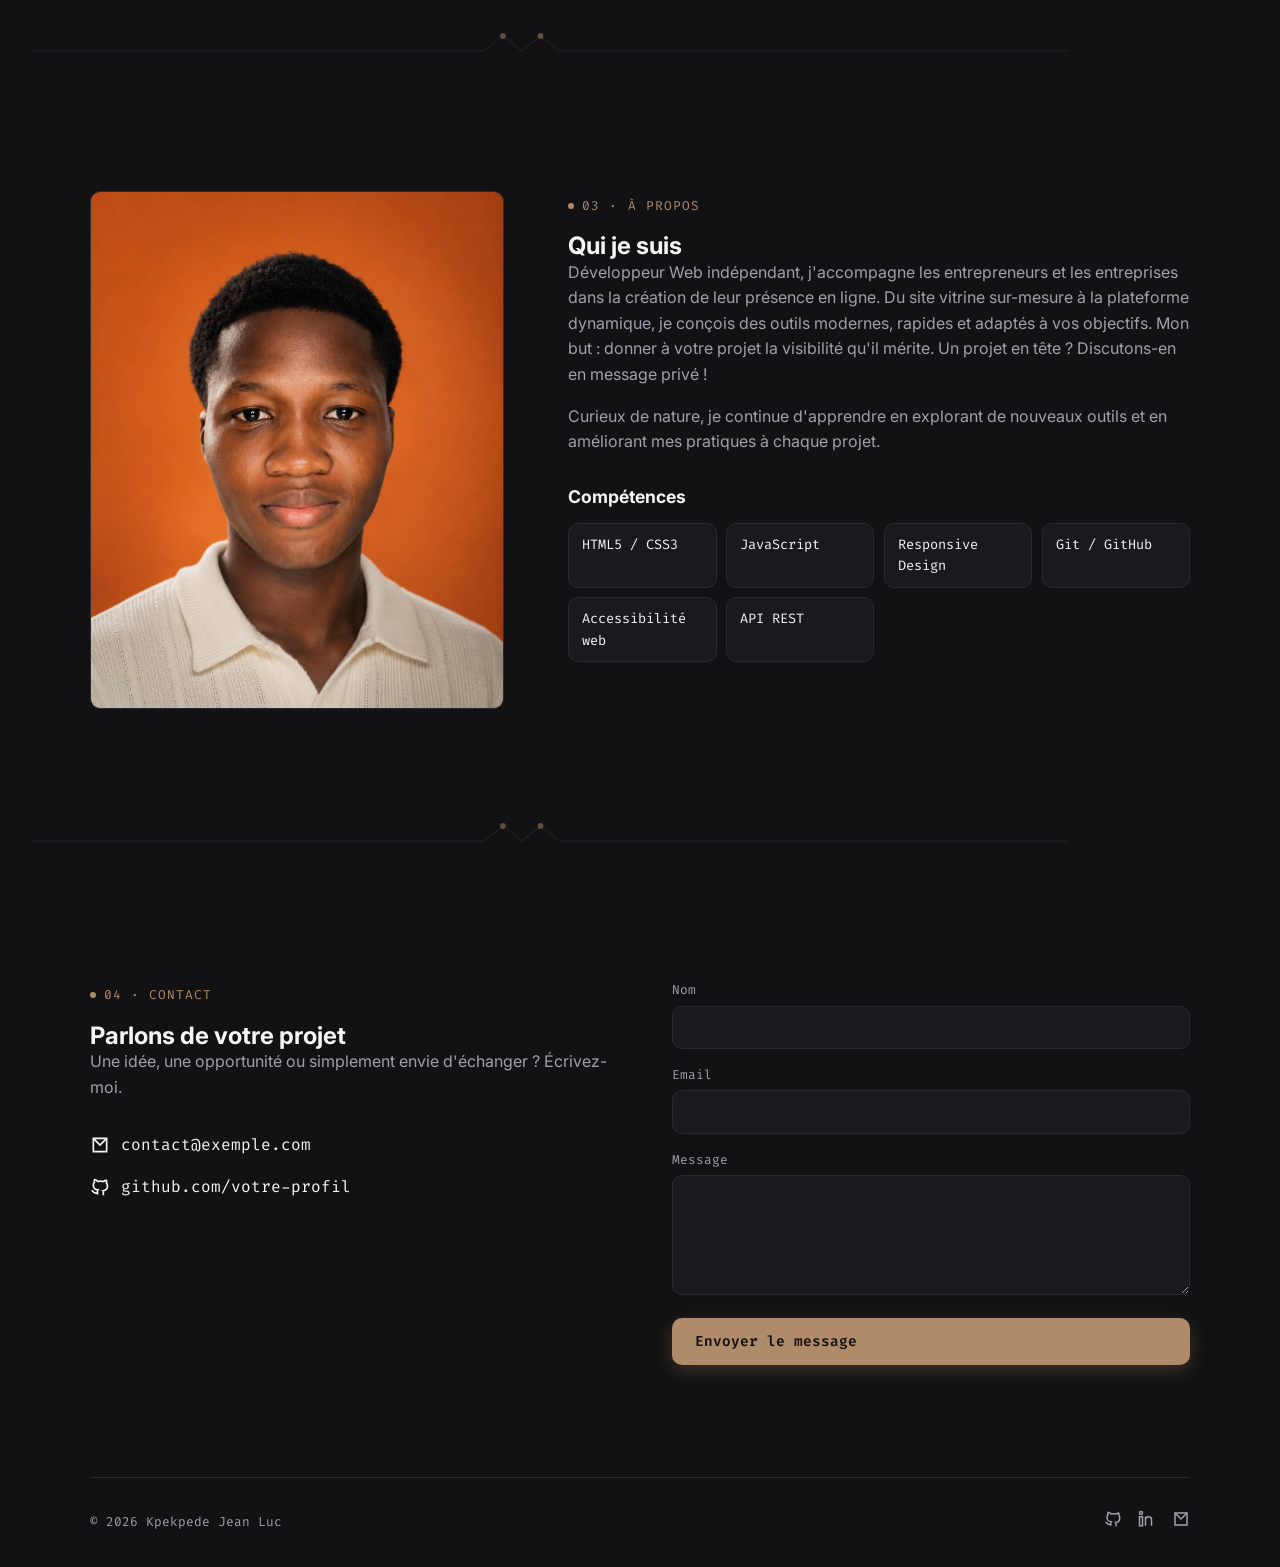
==== commit 1fba722f: "Revise contact information and personal description Updated personal information and contact details" ====
--- a/index.html
+++ b/index.html
@@ -157,9 +157,9 @@
         <p class="eyebrow">03 · À propos</p>
         <h2>Qui je suis</h2>
         <p>
-          Développeur web passionné, je construis des sites et des applications qui allient
-          rigueur technique et attention au détail. J'aime transformer une idée en une interface
-          claire, rapide et agréable à utiliser.
+          Développeur Web indépendant, j'accompagne les entrepreneurs et les entreprises dans la création de leur présence en ligne. Du site vitrine sur-mesure à la plateforme dynamique, je conçois des outils modernes, rapides et adaptés à vos objectifs.
+​          Mon but : donner à votre projet la visibilité qu'il mérite.
+          Un projet en tête ? Discutons-en en message privé ! 
         </p>
         <p>
           Curieux de nature, je continue d'apprendre en explorant de nouveaux outils
@@ -195,27 +195,22 @@
 
         <ul class="contact-links">
           <li>
-            <a href="mailto:contact@exemple.com">
+            <a href="mailto:jeanluckpekpede@gmail.com">
               <svg viewBox="0 0 24 24" fill="none" stroke-width="2"><path d="M4 4h16v16H4z"/><path d="m4 4 8 8 8-8"/></svg>
               contact@exemple.com
             </a>
           </li>
           <li>
-            <a href="https://github.com/" target="_blank" rel="noopener">
+            <a href="https://github.com/" target="jeanluc" rel="noopener">
               <svg viewBox="0 0 24 24" fill="none" stroke-width="2"><path d="M9 19c-5 1.5-5-2.5-7-3m14 6v-3.5c0-1 .1-1.4-.5-2 2.8-.3 5.5-1.4 5.5-6a4.6 4.6 0 0 0-1.3-3.2 4.2 4.2 0 0 0-.1-3.2s-1.1-.3-3.5 1.3a12.3 12.3 0 0 0-6.2 0C6.5 2.8 5.4 3.1 5.4 3.1a4.2 4.2 0 0 0-.1 3.2A4.6 4.6 0 0 0 4 9.5c0 4.6 2.7 5.7 5.5 6-.6.6-.6 1.2-.5 2V21"/></svg>
               github.com/votre-profil
             </a>
           </li>
           <li>
-            <a href="https://linkedin.com/" target="_blank" rel="noopener">
-              <svg viewBox="0 0 24 24" fill="none" stroke-width="2"><rect x="2" y="9" width="4" height="12"/><circle cx="4" cy="4" r="2"/><path d="M10 9v12M10 13a4 4 0 0 1 8 0v8"/></svg>
-              linkedin.com/in/votre-profil
-            </a>
-          </li>
         </ul>
       </div>
 
-      <form class="contact-form" action="mailto:contact@exemple.com" method="post" enctype="text/plain">
+      <form class="contact-form" action="jeanluckpekpede@gmail.com" method="post" enctype="text/plain">
         <div class="field">
           <label for="name">Nom</label>
           <input type="text" id="name" name="name" required>
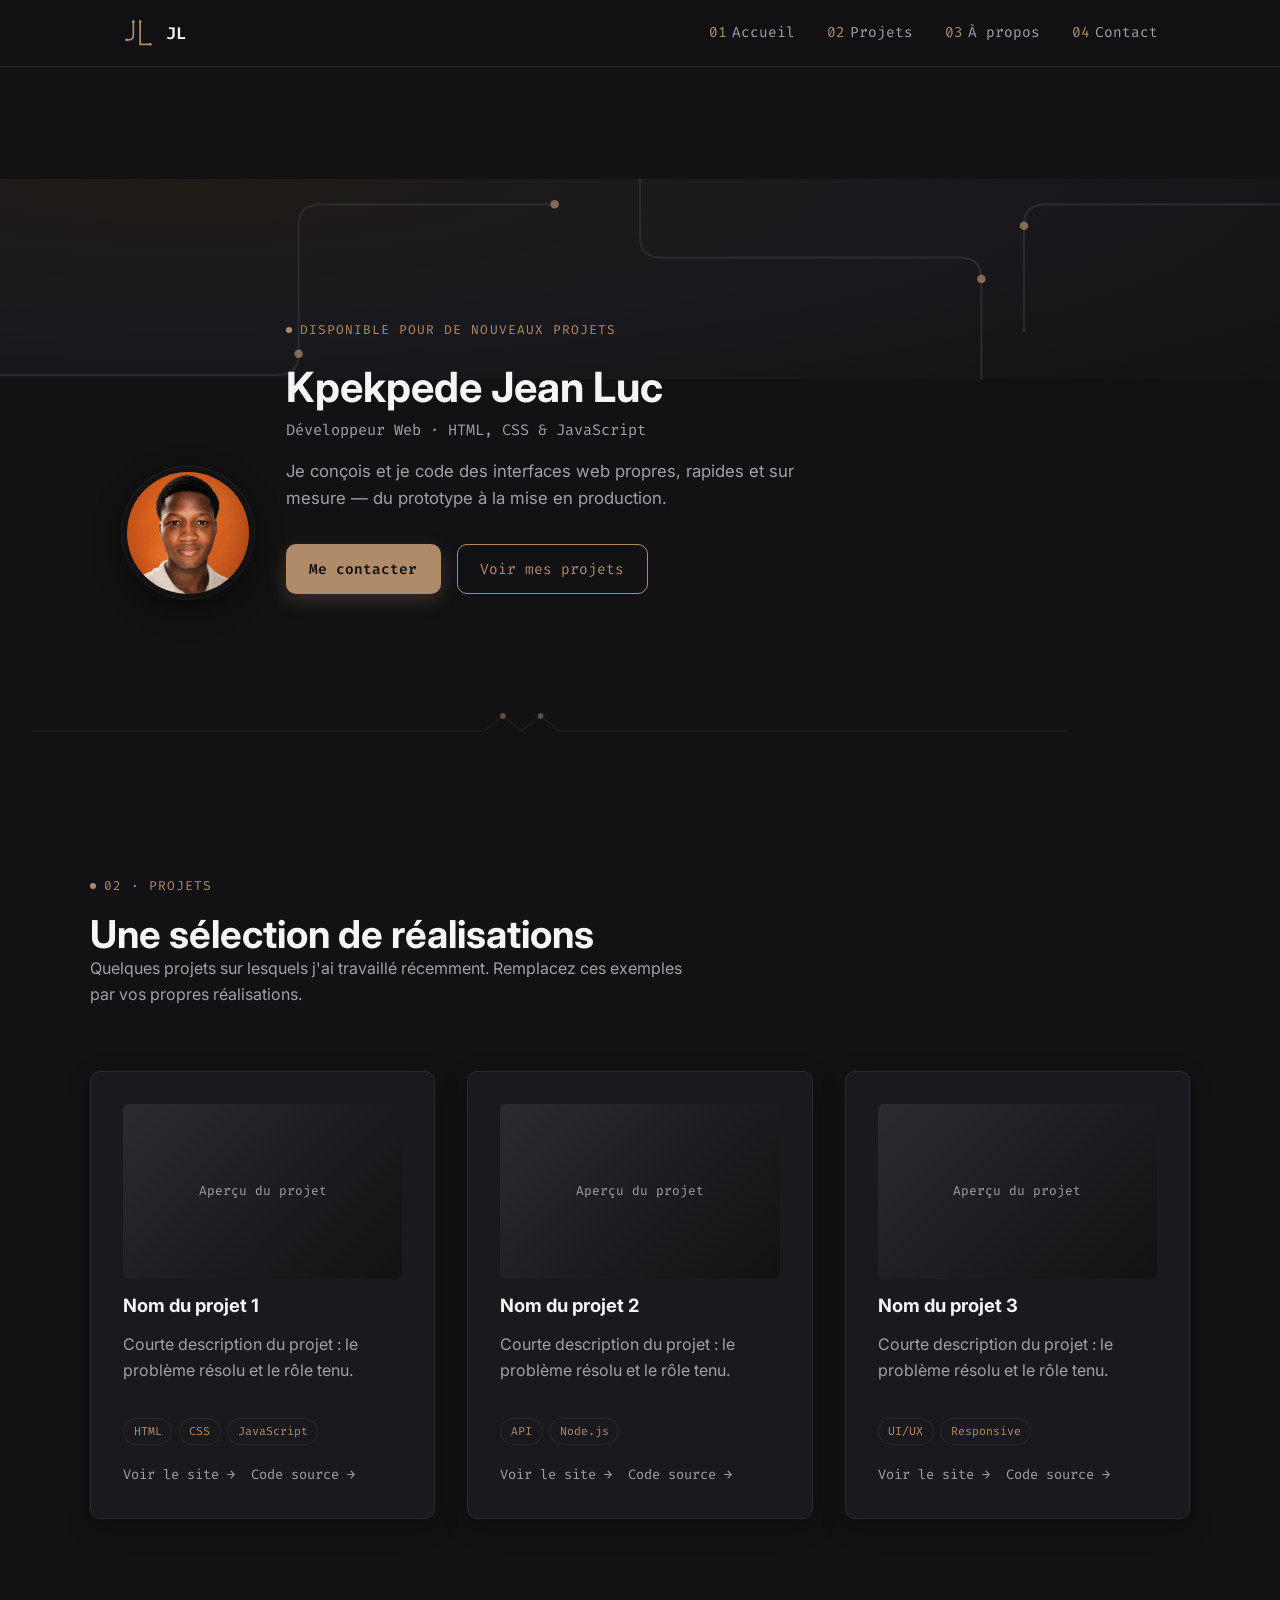
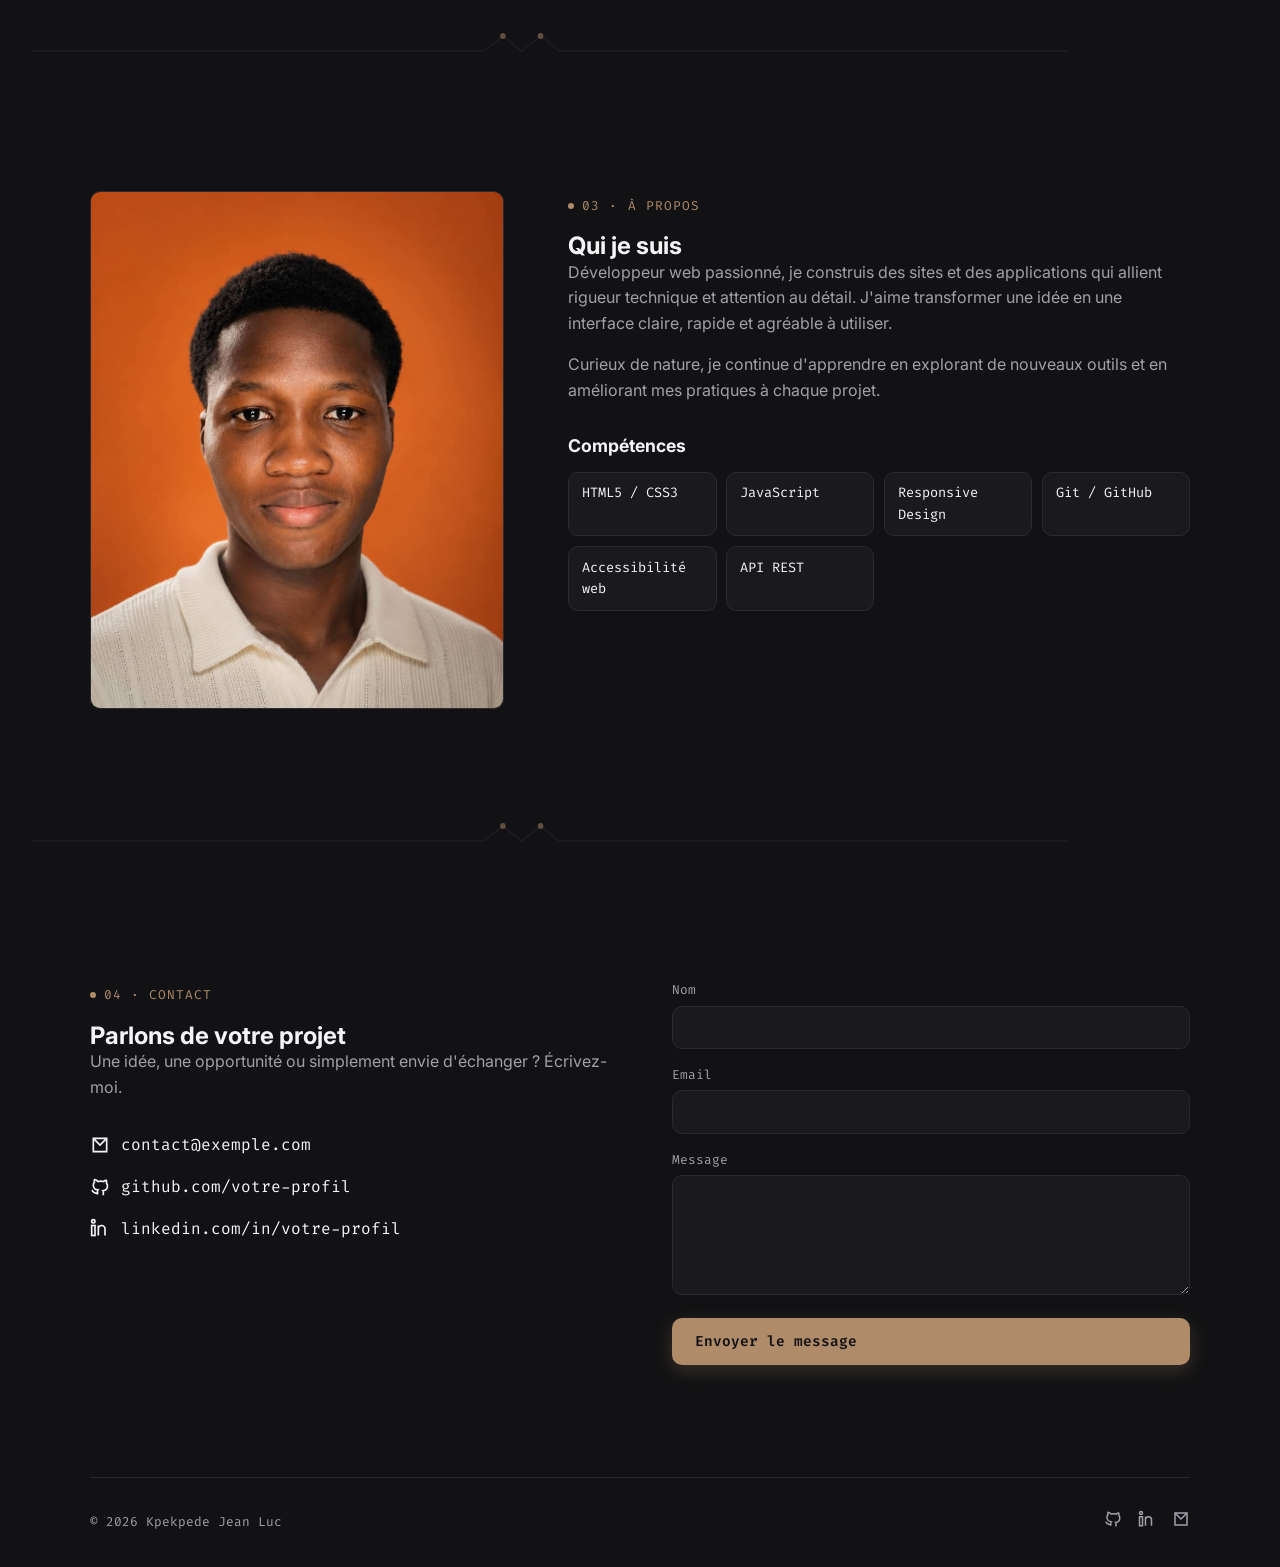
==== commit 9f9f71f3: "Add files via upload" ====
--- a/index.html
+++ b/index.html
@@ -157,9 +157,9 @@
         <p class="eyebrow">03 · À propos</p>
         <h2>Qui je suis</h2>
         <p>
-          Développeur Web indépendant, j'accompagne les entrepreneurs et les entreprises dans la création de leur présence en ligne. Du site vitrine sur-mesure à la plateforme dynamique, je conçois des outils modernes, rapides et adaptés à vos objectifs.
-​          Mon but : donner à votre projet la visibilité qu'il mérite.
-          Un projet en tête ? Discutons-en en message privé ! 
+          Développeur web passionné, je construis des sites et des applications qui allient
+          rigueur technique et attention au détail. J'aime transformer une idée en une interface
+          claire, rapide et agréable à utiliser.
         </p>
         <p>
           Curieux de nature, je continue d'apprendre en explorant de nouveaux outils
@@ -195,22 +195,27 @@
 
         <ul class="contact-links">
           <li>
-            <a href="mailto:jeanluckpekpede@gmail.com">
+            <a href="mailto:contact@exemple.com">
               <svg viewBox="0 0 24 24" fill="none" stroke-width="2"><path d="M4 4h16v16H4z"/><path d="m4 4 8 8 8-8"/></svg>
               contact@exemple.com
             </a>
           </li>
           <li>
-            <a href="https://github.com/" target="jeanluc" rel="noopener">
+            <a href="https://github.com/" target="_blank" rel="noopener">
               <svg viewBox="0 0 24 24" fill="none" stroke-width="2"><path d="M9 19c-5 1.5-5-2.5-7-3m14 6v-3.5c0-1 .1-1.4-.5-2 2.8-.3 5.5-1.4 5.5-6a4.6 4.6 0 0 0-1.3-3.2 4.2 4.2 0 0 0-.1-3.2s-1.1-.3-3.5 1.3a12.3 12.3 0 0 0-6.2 0C6.5 2.8 5.4 3.1 5.4 3.1a4.2 4.2 0 0 0-.1 3.2A4.6 4.6 0 0 0 4 9.5c0 4.6 2.7 5.7 5.5 6-.6.6-.6 1.2-.5 2V21"/></svg>
               github.com/votre-profil
             </a>
           </li>
           <li>
+            <a href="https://linkedin.com/" target="_blank" rel="noopener">
+              <svg viewBox="0 0 24 24" fill="none" stroke-width="2"><rect x="2" y="9" width="4" height="12"/><circle cx="4" cy="4" r="2"/><path d="M10 9v12M10 13a4 4 0 0 1 8 0v8"/></svg>
+              linkedin.com/in/votre-profil
+            </a>
+          </li>
         </ul>
       </div>
 
-      <form class="contact-form" action="jeanluckpekpede@gmail.com" method="post" enctype="text/plain">
+      <form class="contact-form" action="mailto:contact@exemple.com" method="post" enctype="text/plain">
         <div class="field">
           <label for="name">Nom</label>
           <input type="text" id="name" name="name" required>
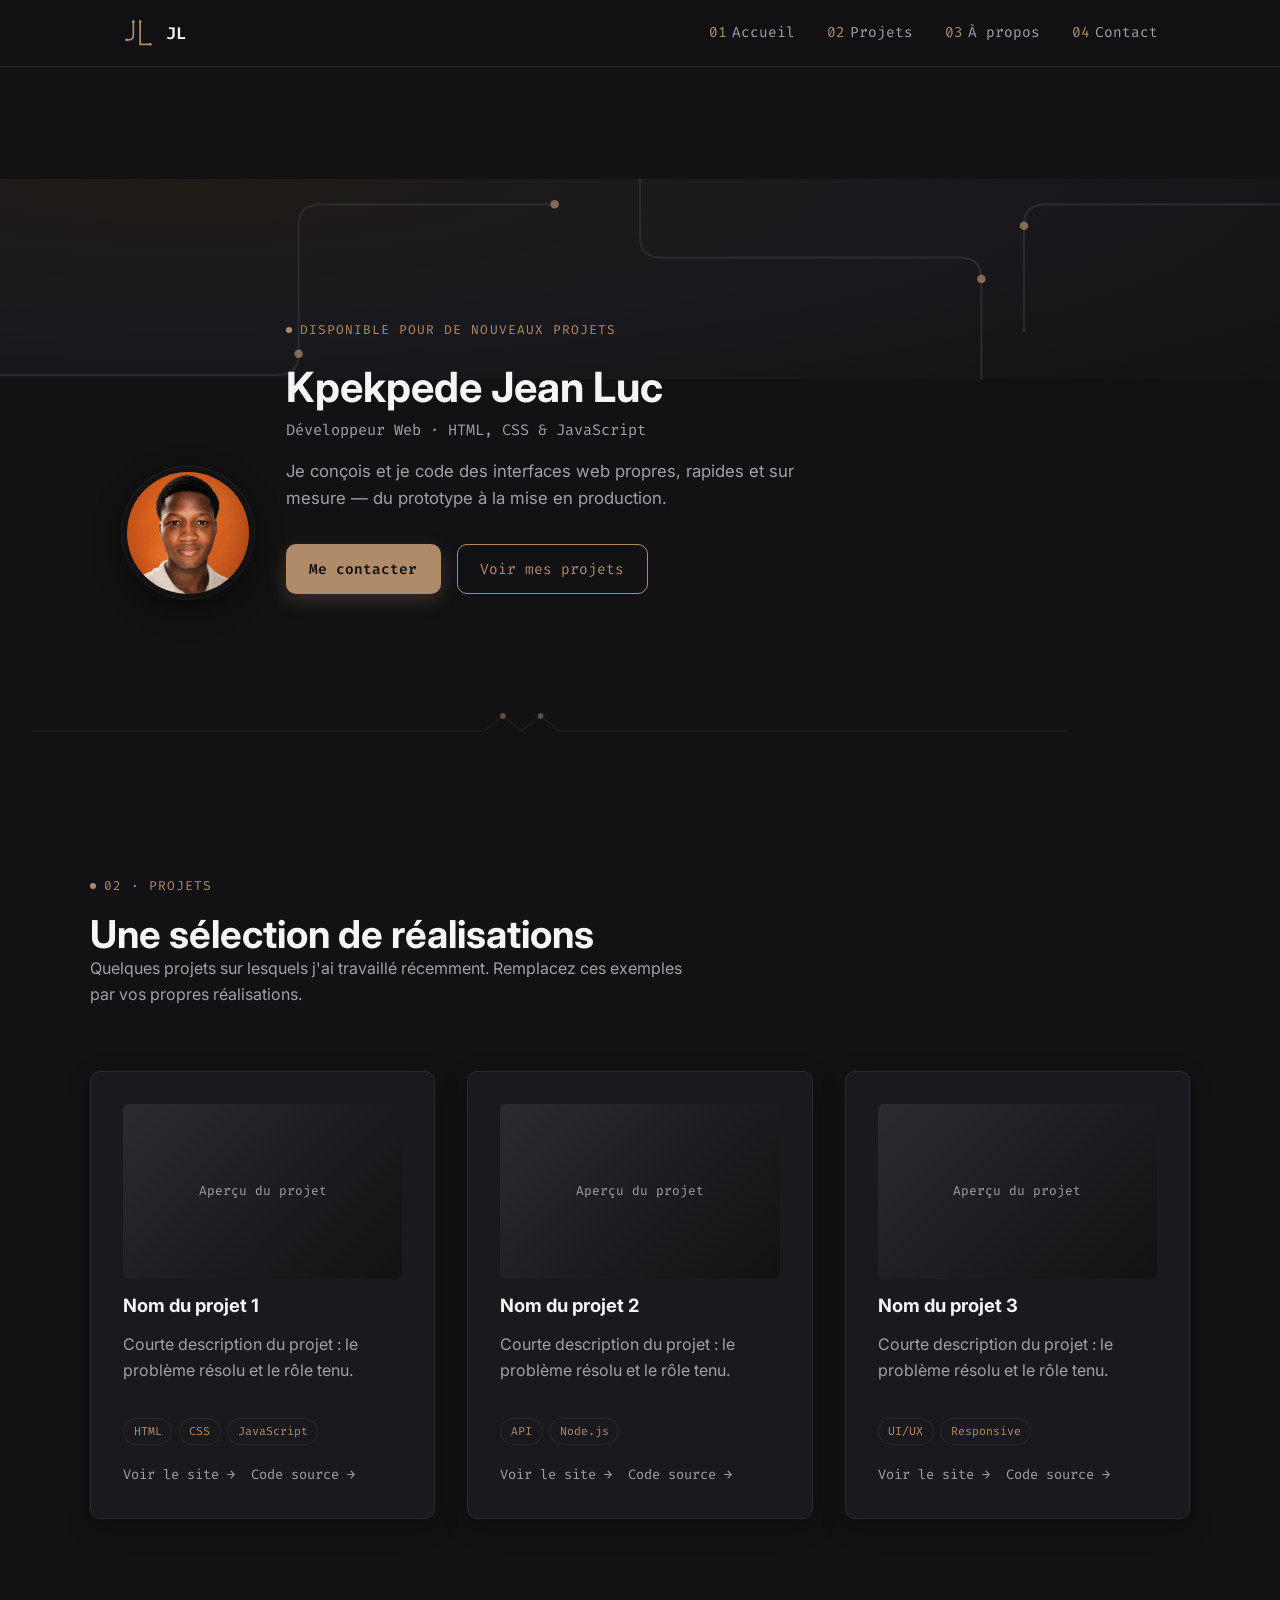
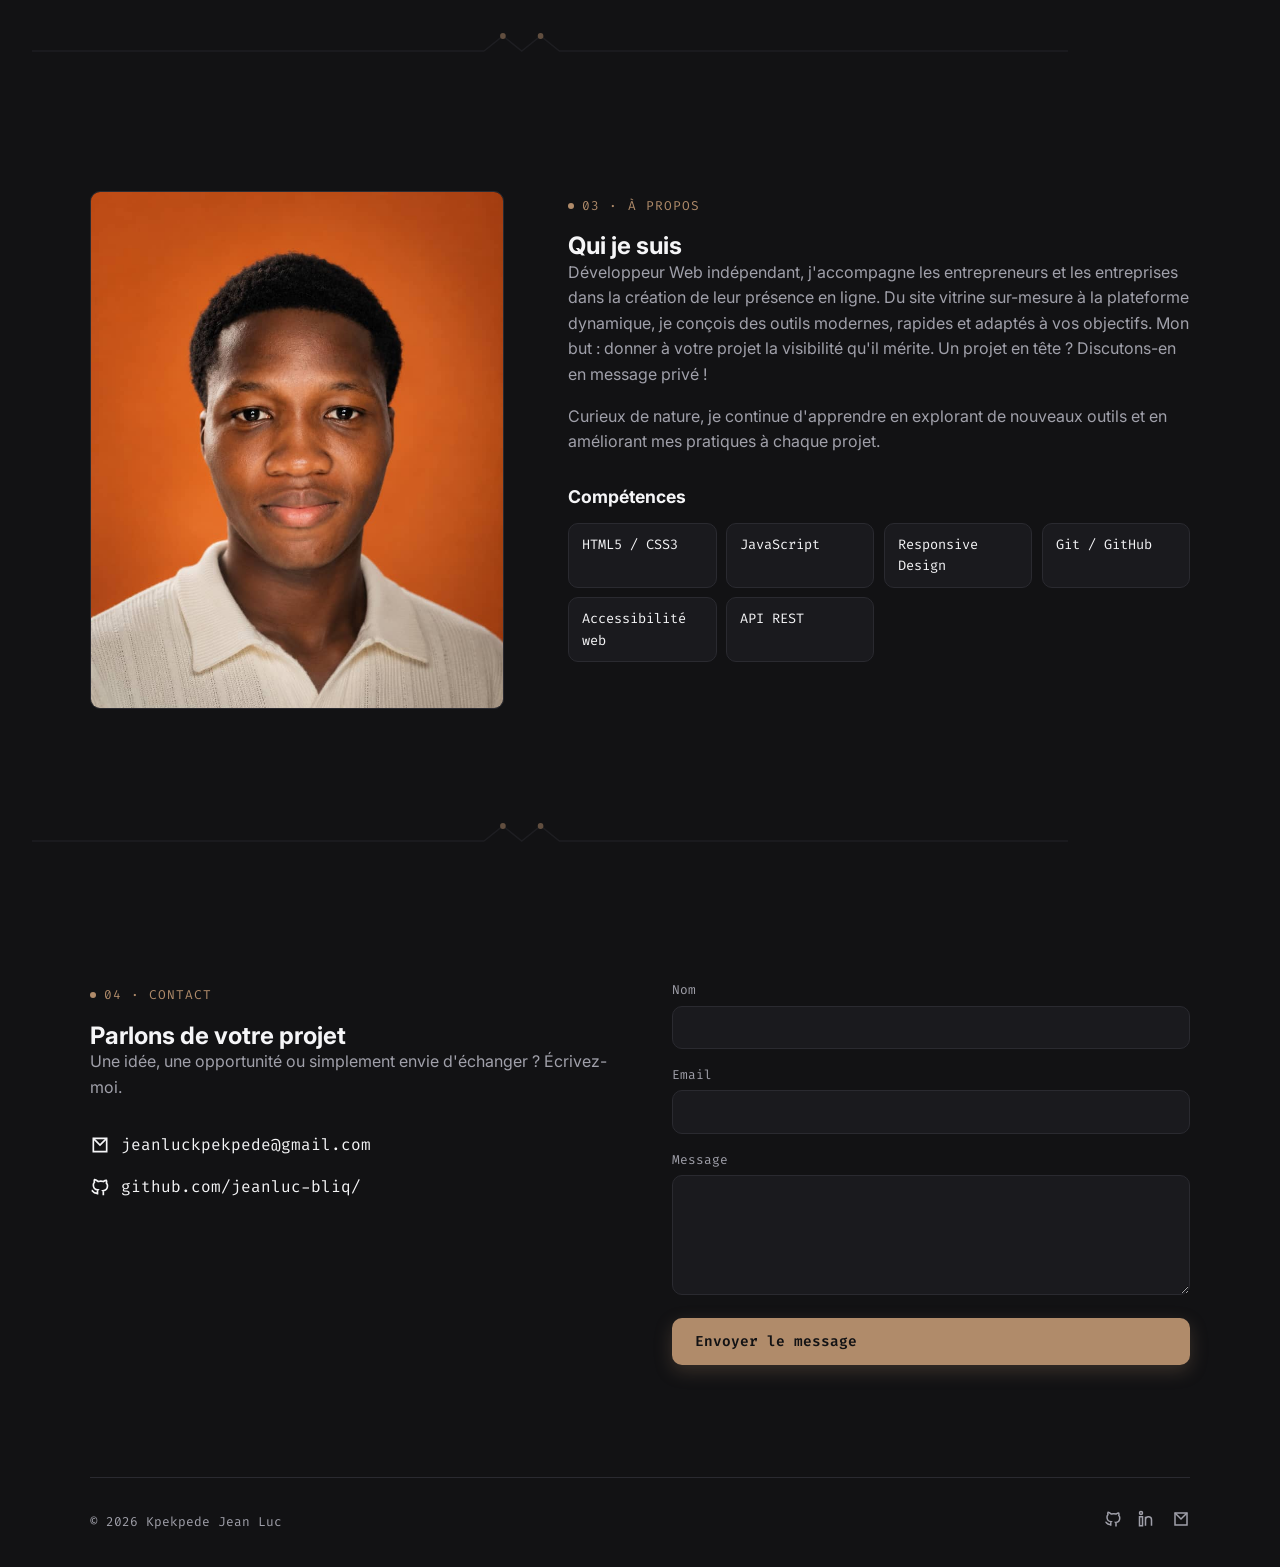
==== commit 0561befd: "Revise profile description and update contact links Updated personal description and contact informa" ====
--- a/index.html
+++ b/index.html
@@ -157,9 +157,9 @@
         <p class="eyebrow">03 · À propos</p>
         <h2>Qui je suis</h2>
         <p>
-          Développeur web passionné, je construis des sites et des applications qui allient
-          rigueur technique et attention au détail. J'aime transformer une idée en une interface
-          claire, rapide et agréable à utiliser.
+          Développeur Web indépendant, j'accompagne les entrepreneurs et les entreprises dans la création de leur présence en ligne. Du site vitrine sur-mesure à la plateforme dynamique, je conçois des outils modernes, rapides et adaptés à vos objectifs.
+​          Mon but : donner à votre projet la visibilité qu'il mérite.
+          Un projet en tête ? Discutons-en en message privé !
         </p>
         <p>
           Curieux de nature, je continue d'apprendre en explorant de nouveaux outils
@@ -197,19 +197,13 @@
           <li>
             <a href="mailto:contact@exemple.com">
               <svg viewBox="0 0 24 24" fill="none" stroke-width="2"><path d="M4 4h16v16H4z"/><path d="m4 4 8 8 8-8"/></svg>
-              contact@exemple.com
+              jeanluckpekpede@gmail.com
             </a>
           </li>
           <li>
             <a href="https://github.com/" target="_blank" rel="noopener">
               <svg viewBox="0 0 24 24" fill="none" stroke-width="2"><path d="M9 19c-5 1.5-5-2.5-7-3m14 6v-3.5c0-1 .1-1.4-.5-2 2.8-.3 5.5-1.4 5.5-6a4.6 4.6 0 0 0-1.3-3.2 4.2 4.2 0 0 0-.1-3.2s-1.1-.3-3.5 1.3a12.3 12.3 0 0 0-6.2 0C6.5 2.8 5.4 3.1 5.4 3.1a4.2 4.2 0 0 0-.1 3.2A4.6 4.6 0 0 0 4 9.5c0 4.6 2.7 5.7 5.5 6-.6.6-.6 1.2-.5 2V21"/></svg>
-              github.com/votre-profil
-            </a>
-          </li>
-          <li>
-            <a href="https://linkedin.com/" target="_blank" rel="noopener">
-              <svg viewBox="0 0 24 24" fill="none" stroke-width="2"><rect x="2" y="9" width="4" height="12"/><circle cx="4" cy="4" r="2"/><path d="M10 9v12M10 13a4 4 0 0 1 8 0v8"/></svg>
-              linkedin.com/in/votre-profil
+              github.com/jeanluc-bliq/
             </a>
           </li>
         </ul>
